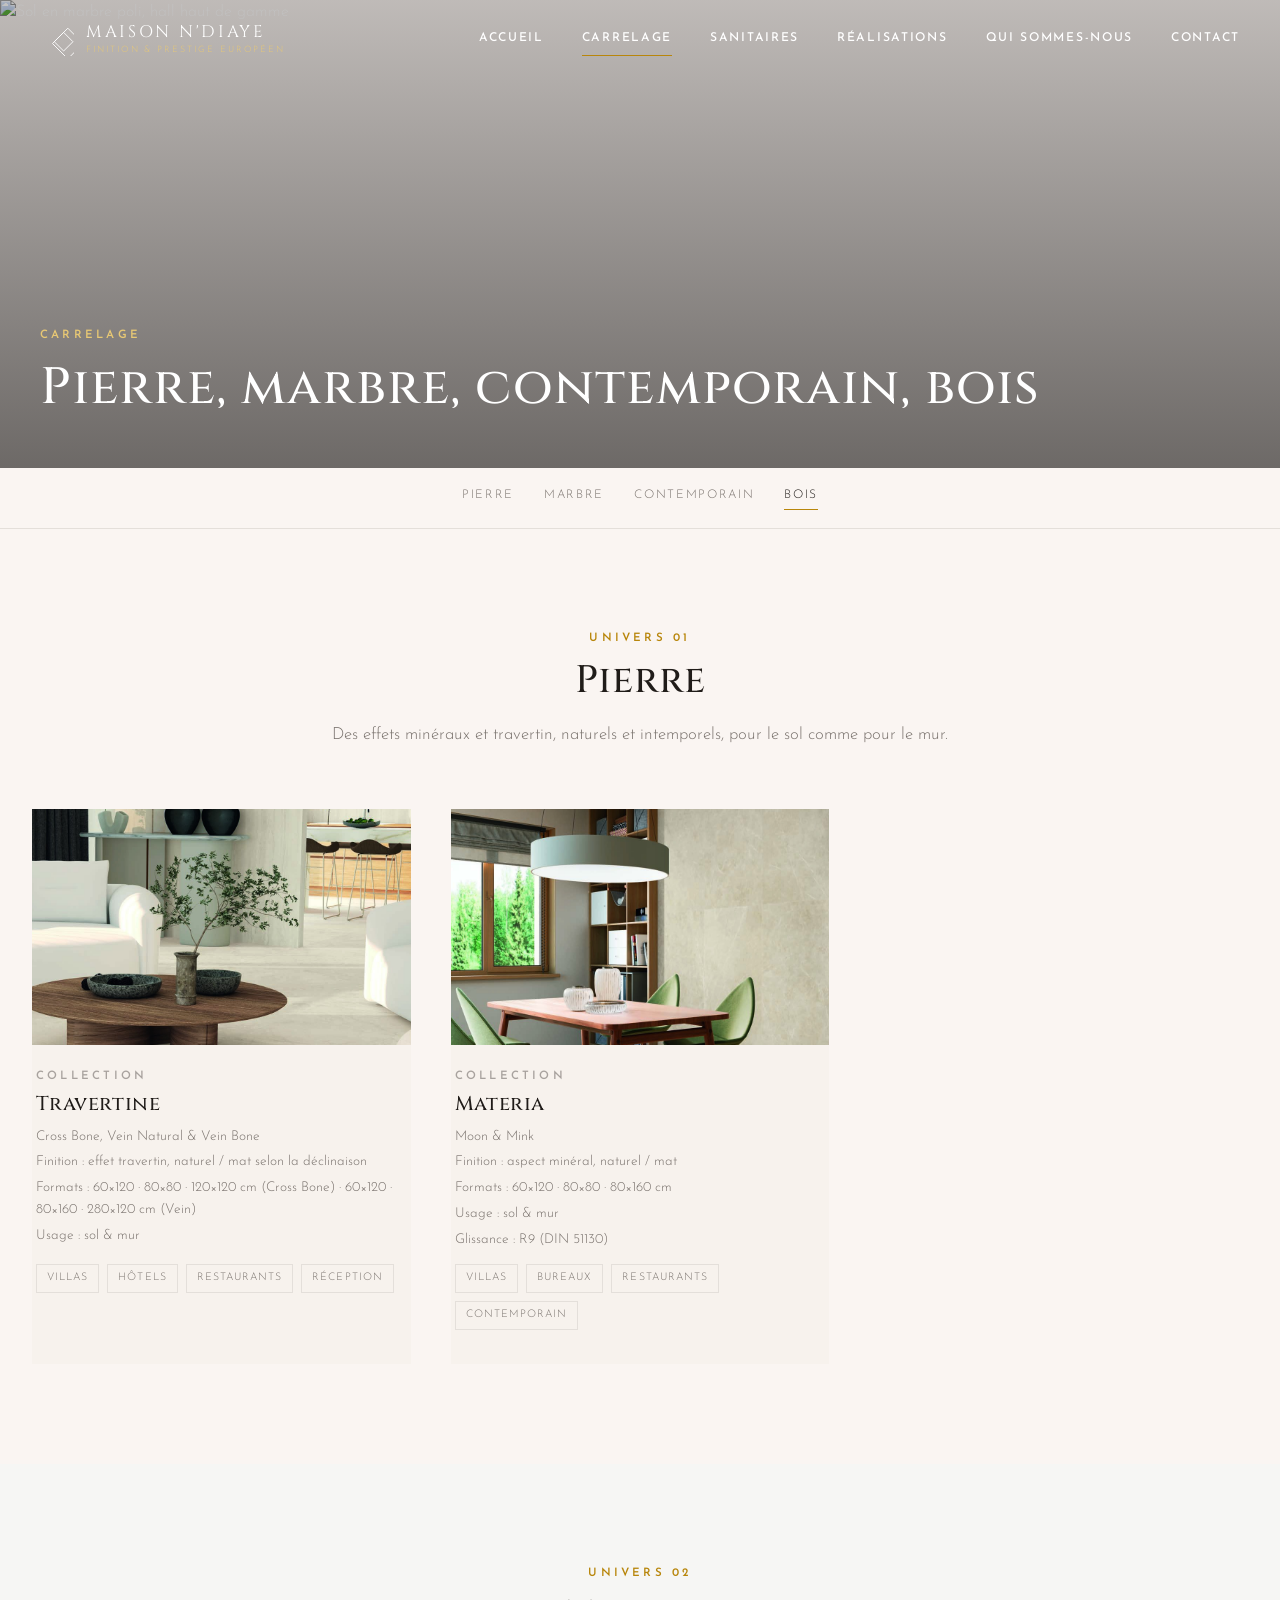
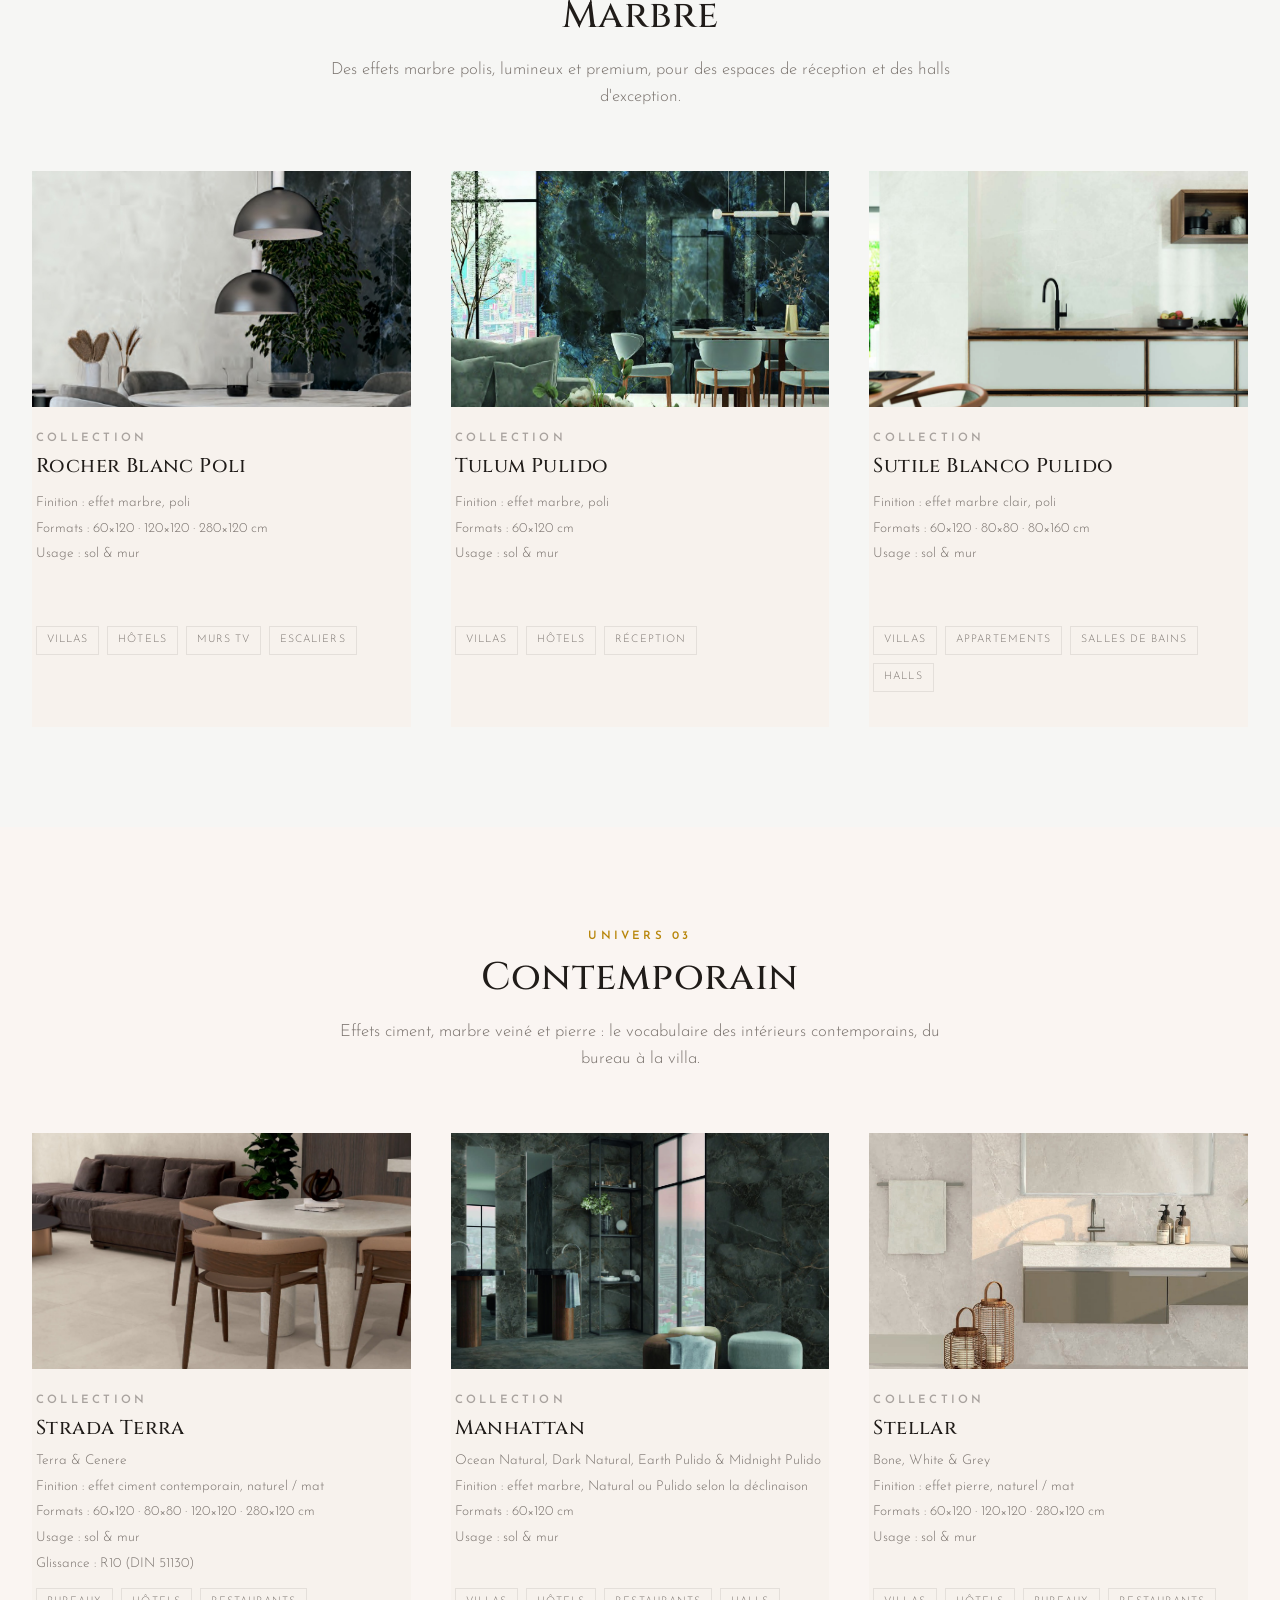
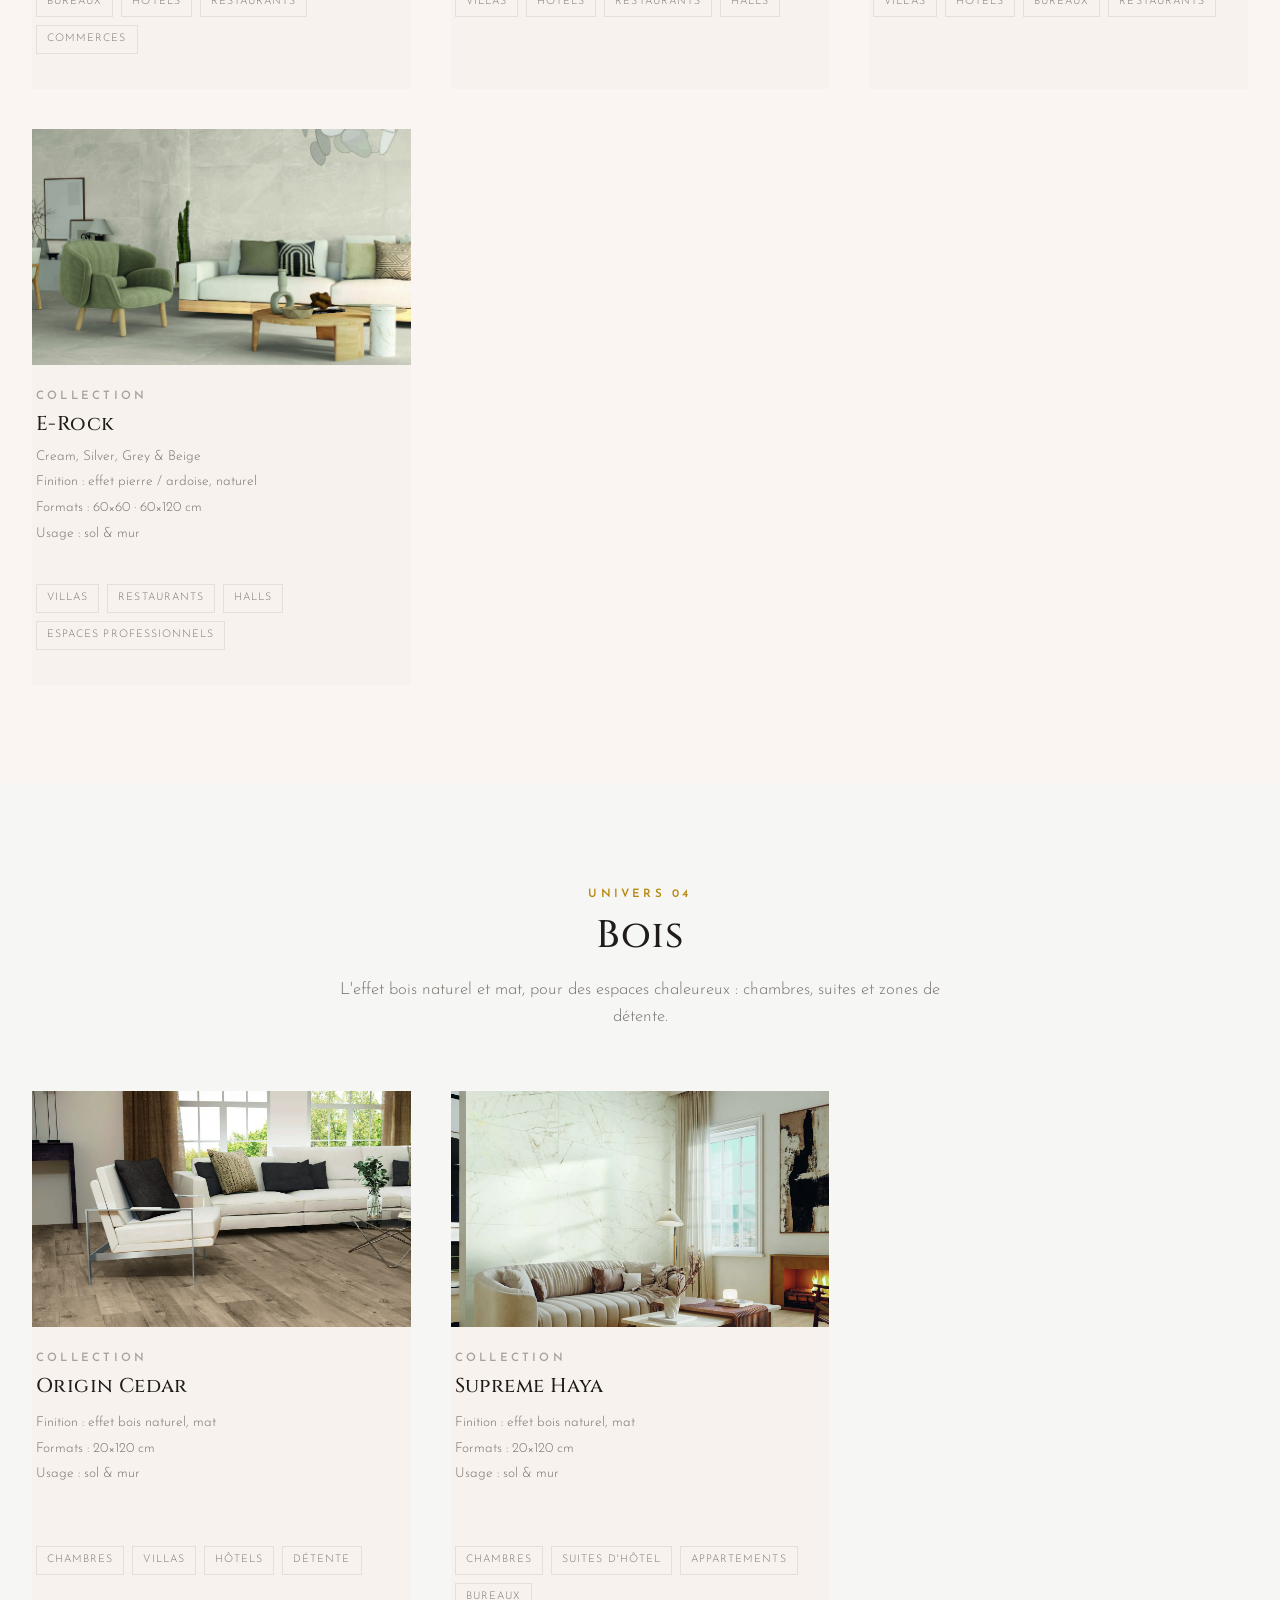
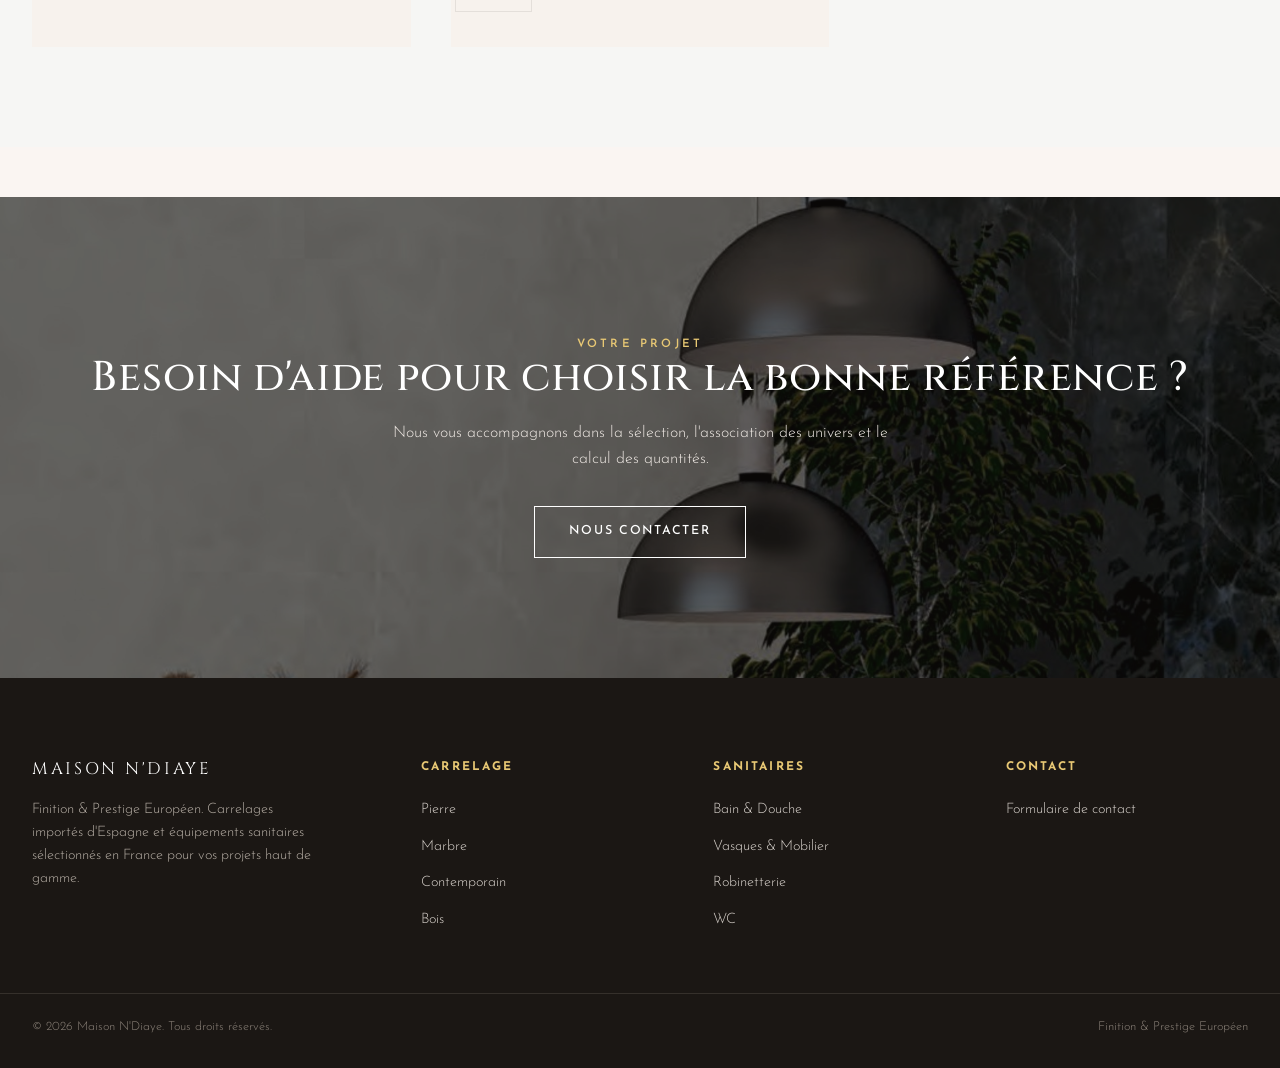
==== carrelage.html @ c6671775 "Premier commit : site Maison N'Diaye (pages, assets, page Réalisations)" ====
<!DOCTYPE html>
<html lang="fr">
<head>
<meta charset="UTF-8">
<meta name="viewport" content="width=device-width, initial-scale=1.0">
<title>Carrelage : Pierre, Marbre, Contemporain, Bois — Maison N'Diaye</title>
<meta name="description" content="Carrelages haut de gamme importés d'Espagne : effet pierre, marbre, contemporain et bois, pour sol et mur.">
<link rel="stylesheet" href="assets/css/style.css?v=2">
</head>
<body>

<header class="site-header light-mode">
  <a href="index.html" class="logo">
    <svg viewBox="0 0 40 40" fill="none" xmlns="http://www.w3.org/2000/svg">
      <rect x="20" y="2" width="25.5" height="25.5" transform="rotate(45 20 20)" stroke="currentColor" stroke-width="1"/>
      <rect x="20" y="9" width="15.5" height="15.5" transform="rotate(45 20 20)" stroke="currentColor" stroke-width="1"/>
    </svg>
    <span class="logo-text">MAISON N'DIAYE<small>Finition &amp; Prestige Européen</small></span>
  </a>
  <nav class="main-nav">
    <a href="index.html" class="nav-link">Accueil</a>
    <a href="carrelage.html" class="nav-link active">Carrelage</a>
    <a href="sanitaires.html" class="nav-link">Sanitaires</a>
    <a href="realisations.html" class="nav-link">Réalisations</a>
    <a href="qui-sommes-nous.html" class="nav-link">Qui sommes-nous</a>
    <a href="contact.html" class="nav-link">Contact</a>
  </nav>
  <button class="nav-toggle" aria-label="Menu"><span></span><span></span><span></span></button>
</header>

<section class="page-hero">
  <img src="https://images.unsplash.com/photo-1712766822486-735e74543eda?w=1920&q=85&auto=format&fit=crop" alt="Sol en marbre poli, hall haut de gamme" style="object-position: center 65%;">
  <div class="page-hero-content">
    <p class="eyebrow" style="color:#E8C874;">Carrelage</p>
    <h1>Pierre, marbre, contemporain, bois</h1>
  </div>
</section>

<nav class="subnav">
  <div class="container">
    <a href="#pierre">Pierre</a>
    <a href="#marbre">Marbre</a>
    <a href="#contemporain">Contemporain</a>
    <a href="#bois">Bois</a>
  </div>
</nav>

<!-- ===================== PIERRE ===================== -->
<section id="pierre">
  <div class="container">
    <div class="section-head reveal">
      <p class="eyebrow">Univers 01</p>
      <h2 class="section-title">Pierre</h2>
      <p class="section-lede">Des effets minéraux et travertin, naturels et intemporels, pour le sol comme pour le mur.</p>
    </div>
    <div class="product-grid reveal">

      <div class="product-card">
        <div class="thumb">
          <img class="img-base" src="assets/catalog/travertine-vein-bone-cross-bone-1.jpg" alt="Travertine — Vein Bone &amp; Cross Bone">
          <img class="img-alt" src="assets/catalog/travertine-detail.jpg" alt="Travertine — détail carreau et coloris disponibles">
        </div>
        <div class="info">
          <p class="eyebrow">Collection</p>
          <h3>Travertine</h3>
          <p class="meta">Cross Bone, Vein Natural &amp; Vein Bone
            <span>Finition : effet travertin, naturel / mat selon la déclinaison</span>
            <span>Formats : 60×120 · 80×80 · 120×120 cm (Cross Bone) · 60×120 · 80×160 · 280×120 cm (Vein)</span>
            <span>Usage : sol &amp; mur</span>
          </p>
          <div class="tags"><span>Villas</span><span>Hôtels</span><span>Restaurants</span><span>Réception</span></div>
        </div>
      </div>

      <div class="product-card">
        <div class="thumb">
          <img class="img-base" src="assets/catalog/materia-mink-ambiance.jpg" alt="Materia — Moon &amp; Mink">
          <img class="img-alt" src="assets/catalog/materia-detail.jpg" alt="Materia — détail carreau et coloris disponibles">
        </div>
        <div class="info">
          <p class="eyebrow">Collection</p>
          <h3>Materia</h3>
          <p class="meta">Moon &amp; Mink
            <span>Finition : aspect minéral, naturel / mat</span>
            <span>Formats : 60×120 · 80×80 · 80×160 cm</span>
            <span>Usage : sol &amp; mur</span>
            <span>Glissance : R9 (DIN 51130)</span>
          </p>
          <div class="tags"><span>Villas</span><span>Bureaux</span><span>Restaurants</span><span>Contemporain</span></div>
        </div>
      </div>

    </div>
  </div>
</section>

<!-- ===================== MARBRE ===================== -->
<section id="marbre" class="section-alt">
  <div class="container">
    <div class="section-head reveal">
      <p class="eyebrow">Univers 02</p>
      <h2 class="section-title">Marbre</h2>
      <p class="section-lede">Des effets marbre polis, lumineux et premium, pour des espaces de réception et des halls d'exception.</p>
    </div>
    <div class="product-grid reveal">

      <div class="product-card">
        <div class="thumb">
          <img class="img-base" src="assets/catalog/rocher-blanc-poli-ambiance.jpg" alt="Rocher Blanc Poli">
          <img class="img-alt" src="assets/catalog/rocher-blanc-poli-carreau.jpg" alt="Rocher Blanc Poli — carreau seul">
        </div>
        <div class="info">
          <p class="eyebrow">Collection</p>
          <h3>Rocher Blanc Poli</h3>
          <p class="meta">
            <span>Finition : effet marbre, poli</span>
            <span>Formats : 60×120 · 120×120 · 280×120 cm</span>
            <span>Usage : sol &amp; mur</span>
          </p>
          <div class="tags"><span>Villas</span><span>Hôtels</span><span>Murs TV</span><span>Escaliers</span></div>
        </div>
      </div>

      <div class="product-card">
        <div class="thumb">
          <img class="img-base" src="assets/catalog/tulum-ambiance.jpg" alt="Tulum Pulido">
          <img class="img-alt" src="assets/catalog/tulum-pulido-carreau.jpg" alt="Tulum Pulido — carreau seul">
        </div>
        <div class="info">
          <p class="eyebrow">Collection</p>
          <h3>Tulum Pulido</h3>
          <p class="meta">
            <span>Finition : effet marbre, poli</span>
            <span>Formats : 60×120 cm</span>
            <span>Usage : sol &amp; mur</span>
          </p>
          <div class="tags"><span>Villas</span><span>Hôtels</span><span>Réception</span></div>
        </div>
      </div>

      <div class="product-card">
        <div class="thumb">
          <img class="img-base" src="assets/catalog/sutile-blanco-pulido-ambiance.jpg" alt="Sutile Blanco Pulido">
          <img class="img-alt" src="assets/catalog/sutile-blanco-pulido-carreau-hq.jpg" alt="Sutile Blanco Pulido — carreau seul">
        </div>
        <div class="info">
          <p class="eyebrow">Collection</p>
          <h3>Sutile Blanco Pulido</h3>
          <p class="meta">
            <span>Finition : effet marbre clair, poli</span>
            <span>Formats : 60×120 · 80×80 · 80×160 cm</span>
            <span>Usage : sol &amp; mur</span>
          </p>
          <div class="tags"><span>Villas</span><span>Appartements</span><span>Salles de bains</span><span>Halls</span></div>
        </div>
      </div>

    </div>
  </div>
</section>

<!-- ===================== CONTEMPORAIN ===================== -->
<section id="contemporain">
  <div class="container">
    <div class="section-head reveal">
      <p class="eyebrow">Univers 03</p>
      <h2 class="section-title">Contemporain</h2>
      <p class="section-lede">Effets ciment, marbre veiné et pierre : le vocabulaire des intérieurs contemporains, du bureau à la villa.</p>
    </div>
    <div class="product-grid reveal">

      <div class="product-card">
        <div class="thumb">
          <img class="img-base" src="assets/catalog/strada-terra-salon-ambiance.jpg" alt="Strada Terra — salon">
          <img class="img-alt" src="assets/catalog/strada-terra-detail.jpg" alt="Strada Terra — détail carreau et coloris disponibles">
        </div>
        <div class="info">
          <p class="eyebrow">Collection</p>
          <h3>Strada Terra</h3>
          <p class="meta">Terra &amp; Cenere
            <span>Finition : effet ciment contemporain, naturel / mat</span>
            <span>Formats : 60×120 · 80×80 · 120×120 · 280×120 cm</span>
            <span>Usage : sol &amp; mur</span>
            <span>Glissance : R10 (DIN 51130)</span>
          </p>
          <div class="tags"><span>Bureaux</span><span>Hôtels</span><span>Restaurants</span><span>Commerces</span></div>
        </div>
      </div>

      <div class="product-card">
        <div class="thumb">
          <img class="img-base" src="assets/catalog/manhattan-dark-natural-ambiance.jpg" alt="Manhattan — Dark Natural">
          <img class="img-alt" src="assets/catalog/manhattan-dark-natural-detail.jpg" alt="Manhattan — détail carreau et coloris disponibles">
        </div>
        <div class="info">
          <p class="eyebrow">Collection</p>
          <h3>Manhattan</h3>
          <p class="meta">Ocean Natural, Dark Natural, Earth Pulido &amp; Midnight Pulido
            <span>Finition : effet marbre, Natural ou Pulido selon la déclinaison</span>
            <span>Formats : 60×120 cm</span>
            <span>Usage : sol &amp; mur</span>
          </p>
          <div class="tags"><span>Villas</span><span>Hôtels</span><span>Restaurants</span><span>Halls</span></div>
        </div>
      </div>

      <div class="product-card">
        <div class="thumb">
          <img class="img-base" src="assets/catalog/stellar-bone-ambiance.jpg" alt="Stellar — Bone">
          <img class="img-alt" src="assets/catalog/stellar-bone-detail.jpg" alt="Stellar — détail carreau et coloris disponibles">
        </div>
        <div class="info">
          <p class="eyebrow">Collection</p>
          <h3>Stellar</h3>
          <p class="meta">Bone, White &amp; Grey
            <span>Finition : effet pierre, naturel / mat</span>
            <span>Formats : 60×120 · 120×120 · 280×120 cm</span>
            <span>Usage : sol &amp; mur</span>
          </p>
          <div class="tags"><span>Villas</span><span>Hôtels</span><span>Bureaux</span><span>Restaurants</span></div>
        </div>
      </div>

      <div class="product-card">
        <div class="thumb">
          <img class="img-base" src="assets/catalog/e-rock-cream-ambiance.jpg" alt="E-Rock — Cream">
          <img class="img-alt" src="assets/catalog/e-rock-beige-carreau.jpg" alt="E-Rock — carreau seul">
        </div>
        <div class="info">
          <p class="eyebrow">Collection</p>
          <h3>E-Rock</h3>
          <p class="meta">Cream, Silver, Grey &amp; Beige
            <span>Finition : effet pierre / ardoise, naturel</span>
            <span>Formats : 60×60 · 60×120 cm</span>
            <span>Usage : sol &amp; mur</span>
          </p>
          <div class="tags"><span>Villas</span><span>Restaurants</span><span>Halls</span><span>Espaces professionnels</span></div>
        </div>
      </div>

    </div>
  </div>
</section>

<!-- ===================== BOIS ===================== -->
<section id="bois" class="section-alt">
  <div class="container">
    <div class="section-head reveal">
      <p class="eyebrow">Univers 04</p>
      <h2 class="section-title">Bois</h2>
      <p class="section-lede">L'effet bois naturel et mat, pour des espaces chaleureux : chambres, suites et zones de détente.</p>
    </div>
    <div class="product-grid reveal">

      <div class="product-card">
        <div class="thumb">
          <img class="img-base" src="assets/catalog/origin-cedar-ambiance.jpg" alt="Origin Cedar">
          <img class="img-alt" src="assets/catalog/origin-cedar-carreau.jpg" alt="Origin Cedar — carreau seul">
        </div>
        <div class="info">
          <p class="eyebrow">Collection</p>
          <h3>Origin Cedar</h3>
          <p class="meta">
            <span>Finition : effet bois naturel, mat</span>
            <span>Formats : 20×120 cm</span>
            <span>Usage : sol &amp; mur</span>
          </p>
          <div class="tags"><span>Chambres</span><span>Villas</span><span>Hôtels</span><span>Détente</span></div>
        </div>
      </div>

      <div class="product-card">
        <div class="thumb">
          <img class="img-base" src="assets/catalog/supreme-haya-ambiance.jpg" alt="Supreme Haya">
          <img class="img-alt" src="assets/catalog/supreme-haya-carreau-hq.jpg" alt="Supreme Haya — carreau seul">
        </div>
        <div class="info">
          <p class="eyebrow">Collection</p>
          <h3>Supreme Haya</h3>
          <p class="meta">
            <span>Finition : effet bois naturel, mat</span>
            <span>Formats : 20×120 cm</span>
            <span>Usage : sol &amp; mur</span>
          </p>
          <div class="tags"><span>Chambres</span><span>Suites d'hôtel</span><span>Appartements</span><span>Bureaux</span></div>
        </div>
      </div>

    </div>
  </div>
</section>

<section class="cta-band reveal">
  <img src="assets/catalog/rocher-blanc-poli-ambiance.jpg" alt="">
  <div class="container">
    <p class="eyebrow" style="color:#E8C874;">Votre projet</p>
    <h2>Besoin d'aide pour choisir la bonne référence ?</h2>
    <p>Nous vous accompagnons dans la sélection, l'association des univers et le calcul des quantités.</p>
    <a href="contact.html" class="btn">Nous contacter</a>
  </div>
</section>

<footer class="site-footer">
  <div class="container footer-grid">
    <div>
      <span class="logo-text">MAISON N'DIAYE</span>
      <p>Finition &amp; Prestige Européen. Carrelages importés d'Espagne et équipements sanitaires sélectionnés en France pour vos projets haut de gamme.</p>
    </div>
    <div>
      <h5>Carrelage</h5>
      <ul>
        <li><a href="#pierre">Pierre</a></li>
        <li><a href="#marbre">Marbre</a></li>
        <li><a href="#contemporain">Contemporain</a></li>
        <li><a href="#bois">Bois</a></li>
      </ul>
    </div>
    <div>
      <h5>Sanitaires</h5>
      <ul>
        <li><a href="sanitaires.html#bain-douche">Bain &amp; Douche</a></li>
        <li><a href="sanitaires.html#vasques-mobilier">Vasques &amp; Mobilier</a></li>
        <li><a href="sanitaires.html#robinetterie">Robinetterie</a></li>
        <li><a href="sanitaires.html#wc">WC</a></li>
      </ul>
    </div>
    <div>
      <h5>Contact</h5>
      <ul><li><a href="contact.html">Formulaire de contact</a></li></ul>
    </div>
  </div>
  <div class="container footer-bottom">
    <span>© 2026 Maison N'Diaye. Tous droits réservés.</span>
    <span>Finition &amp; Prestige Européen</span>
  </div>
</footer>

<script src="assets/js/main.js?v=2"></script>
</body>
</html>
---- assets/css/style.css ----
@import url('https://fonts.googleapis.com/css2?family=Cinzel:wght@400;500;600;700&family=Josefin+Sans:wght@300;400;500;600;700&display=swap');

:root {
  --color-primary: #78716C;
  --color-secondary: #A8A29E;
  --color-accent: #B8860B;
  --color-background: #FAF5F2;
  --color-surface: #FFFFFF;
  --color-foreground: #201C19;
  --color-muted: #F6F6F4;
  --color-border: #E4DFDA;
  --font-display: 'Cinzel', serif;
  --font-body: 'Josefin Sans', sans-serif;
  --max-width: 1360px;
  --transition: 400ms cubic-bezier(.4,0,.2,1);
}

* { margin: 0; padding: 0; box-sizing: border-box; }

html { scroll-behavior: smooth; }

body {
  font-family: var(--font-body);
  background: var(--color-background);
  color: var(--color-foreground);
  line-height: 1.6;
  font-weight: 300;
  overflow-x: hidden;
}

img { max-width: 100%; display: block; }

a { color: inherit; text-decoration: none; }

.container {
  max-width: var(--max-width);
  margin: 0 auto;
  padding: 0 32px;
}

h1, h2, h3, h4 {
  font-family: var(--font-display);
  font-weight: 500;
  letter-spacing: 0.02em;
  line-height: 1.2;
}

.eyebrow {
  font-family: var(--font-body);
  text-transform: uppercase;
  letter-spacing: 0.28em;
  font-size: 0.72rem;
  color: var(--color-accent);
  font-weight: 600;
}

.section-title {
  font-size: clamp(1.9rem, 3vw, 2.8rem);
  margin-top: 10px;
}

.section-lede {
  max-width: 620px;
  color: var(--color-primary);
  font-size: 1.05rem;
  margin-top: 18px;
}

.btn {
  display: inline-flex;
  align-items: center;
  gap: 10px;
  padding: 15px 34px;
  border: 1px solid var(--color-foreground);
  font-family: var(--font-body);
  letter-spacing: 0.14em;
  text-transform: uppercase;
  font-size: 0.78rem;
  font-weight: 500;
  cursor: pointer;
  background: transparent;
  color: var(--color-foreground);
  transition: background var(--transition), color var(--transition);
}
.btn:hover { background: var(--color-foreground); color: var(--color-background); }

.btn-gold {
  border-color: var(--color-accent);
  color: var(--color-accent);
}
.btn-gold:hover { background: var(--color-accent); color: #fff; }

/* ---------- Header ---------- */
.site-header {
  position: fixed;
  top: 0; left: 0; right: 0;
  z-index: 500;
  display: flex;
  align-items: center;
  justify-content: space-between;
  padding: 22px 40px;
  background: rgba(250, 245, 242, 0.0);
  transition: background var(--transition), padding var(--transition), box-shadow var(--transition);
}
.site-header.scrolled {
  background: rgba(250, 245, 242, 0.94);
  backdrop-filter: blur(10px);
  padding: 14px 40px;
  box-shadow: 0 1px 0 var(--color-border);
}

.logo {
  display: flex;
  align-items: center;
  gap: 12px;
}
.logo svg { width: 34px; height: 34px; flex-shrink: 0; }
.logo-text {
  font-family: var(--font-display);
  font-size: 1.05rem;
  letter-spacing: 0.16em;
  line-height: 1.1;
}
.logo-text small {
  display: block;
  font-family: var(--font-body);
  font-size: 0.55rem;
  letter-spacing: 0.22em;
  color: var(--color-accent);
  text-transform: uppercase;
  margin-top: 3px;
}

.site-header.light-mode .logo,
.site-header.light-mode .nav-link { color: #fff; }
.site-header.light-mode .logo-text small { color: #E8C874; }
.site-header.scrolled.light-mode { color: inherit; }
.site-header.scrolled .logo, .site-header.scrolled .nav-link { color: var(--color-foreground); }
.site-header.scrolled .logo-text small { color: var(--color-accent); }

.main-nav { display: flex; align-items: center; gap: 38px; }
.nav-link {
  font-size: 0.76rem;
  letter-spacing: 0.14em;
  text-transform: uppercase;
  font-weight: 500;
  position: relative;
  padding: 4px 0;
}
.nav-link::after {
  content: '';
  position: absolute;
  left: 0; bottom: -3px;
  width: 0%; height: 1px;
  background: var(--color-accent);
  transition: width var(--transition);
}
.nav-link:hover::after, .nav-link.active::after { width: 100%; }

.nav-toggle {
  display: none;
  flex-direction: column;
  gap: 5px;
  background: none;
  border: none;
  cursor: pointer;
  z-index: 600;
}
.nav-toggle span { width: 26px; height: 1px; background: currentColor; }

@media (max-width: 1100px) {
  .main-nav {
    position: fixed;
    inset: 0;
    background: var(--color-background);
    flex-direction: column;
    justify-content: center;
    gap: 30px;
    transform: translateY(-100%);
    transition: transform 500ms cubic-bezier(.4,0,.2,1);
  }
  .main-nav.open { transform: translateY(0); }
  .main-nav .nav-link { font-size: 1rem; color: var(--color-foreground) !important; }
  .nav-toggle { display: flex; }
  .site-header { padding: 18px 24px; }
}


/* ---------- Hero ---------- */
.hero {
  position: relative;
  height: 100vh;
  min-height: 640px;
  overflow: hidden;
  color: #fff;
}

/* Two-state system */
.hero-state {
  position: absolute;
  inset: 0;
  display: flex;
  align-items: flex-end;
  opacity: 0;
  pointer-events: none;
  transition: opacity 1.1s cubic-bezier(.4,0,.2,1);
}
.hero-state.active {
  opacity: 1;
  pointer-events: all;
}

.hero-state .hero-bg {
  position: absolute; inset: 0;
  width: 100%; height: 100%;
  object-fit: cover;
  z-index: 0;
}
.hero-scrim {
  position: absolute; inset: 0;
  background: linear-gradient(180deg, rgba(10,8,6,.18) 0%, rgba(10,8,6,.1) 40%, rgba(10,8,6,.72) 100%);
  z-index: 1;
}
.hero-scrim--light {
  background: linear-gradient(180deg, rgba(10,8,6,.35) 0%, rgba(10,8,6,.08) 55%, rgba(10,8,6,.55) 100%);
}

.hero-content {
  position: relative;
  z-index: 2;
  padding: 0 40px 90px;
  max-width: 900px;
}
.hero-content .eyebrow { color: #E8C874; }
.hero-content h1 {
  font-size: clamp(2.4rem, 6vw, 4.6rem);
  margin-top: 14px;
  color: #fff;
}
.hero-content p {
  margin-top: 22px;
  max-width: 540px;
  font-size: 1.05rem;
  color: #EFE9E4;
}

/* Enter / Back buttons */
.enter-btn {
  position: absolute;
  bottom: 52px;
  right: 48px;
  z-index: 10;
  display: flex;
  align-items: center;
  gap: 12px;
  padding: 16px 28px;
  border: 1px solid rgba(255,255,255,0.55);
  background: rgba(255,255,255,0.08);
  backdrop-filter: blur(10px);
  color: #fff;
  font-family: var(--font-body);
  font-size: 0.74rem;
  letter-spacing: 0.2em;
  text-transform: uppercase;
  cursor: pointer;
  transition: background 300ms ease, border-color 300ms ease, gap 300ms ease;
  animation: enterAppear 1s ease forwards 0.4s;
  opacity: 0;
}
.enter-btn svg { width: 18px; height: 18px; transition: transform 300ms ease; }
.enter-btn:hover {
  background: rgba(255,255,255,0.18);
  border-color: rgba(255,255,255,0.85);
  gap: 18px;
}
.enter-btn:hover svg { transform: translateX(3px); }
@keyframes enterAppear { to { opacity: 1; } }

.back-btn {
  position: absolute;
  top: 100px;
  left: 40px;
  z-index: 10;
  display: flex;
  align-items: center;
  gap: 10px;
  background: rgba(10,8,6,0.45);
  backdrop-filter: blur(8px);
  border: 1px solid rgba(255,255,255,0.2);
  color: rgba(255,255,255,0.85);
  font-family: var(--font-body);
  font-size: 0.7rem;
  letter-spacing: 0.18em;
  text-transform: uppercase;
  cursor: pointer;
  padding: 10px 18px;
  transition: background 250ms ease, color 250ms ease;
}
.back-btn svg { width: 16px; height: 16px; }
.back-btn:hover { background: rgba(10,8,6,0.7); color: #fff; }

/* ---------- Split-screen interior ---------- */
.split-hero {
  position: absolute;
  inset: 0;
  display: flex;
}

.split-panel {
  position: relative;
  flex: 1;
  overflow: hidden;
  cursor: pointer;
  display: flex;
  align-items: flex-end;
  text-decoration: none;
}

.split-bg {
  position: absolute; inset: 0;
  width: 100%; height: 100%;
  object-fit: cover;
  object-position: center 25%;
  transform: scale(1.04);
  transition: transform 800ms cubic-bezier(.4,0,.2,1);
  z-index: 0;
}
.split-panel:hover .split-bg { transform: scale(1.1); }

.split-overlay {
  position: absolute; inset: 0;
  background: linear-gradient(180deg, rgba(10,8,6,0.08) 0%, rgba(10,8,6,0.55) 60%, rgba(10,8,6,0.78) 100%);
  transition: background 500ms ease;
  z-index: 1;
}
.split-panel:hover .split-overlay {
  background: linear-gradient(180deg, rgba(10,8,6,0.18) 0%, rgba(10,8,6,0.65) 60%, rgba(10,8,6,0.85) 100%);
}

.split-sep {
  position: absolute;
  left: 50%;
  top: 12%;
  bottom: 12%;
  width: 1px;
  background: rgba(255,255,255,0.18);
  z-index: 20;
  pointer-events: none;
}

.split-pin {
  position: absolute;
  top: 42%;
  left: 50%;
  transform: translate(-50%, -50%);
  z-index: 5;
  width: 44px;
  height: 44px;
  display: flex;
  align-items: center;
  justify-content: center;
  transition: opacity 400ms ease;
}
.split-panel:hover .split-pin { opacity: 0.6; }

.split-label {
  position: relative;
  z-index: 5;
  padding: 0 44px 52px;
  color: #fff;
  transform: translateY(14px);
  transition: transform 500ms cubic-bezier(.4,0,.2,1);
}
.split-panel:hover .split-label { transform: translateY(0); }

.split-label .eyebrow { color: #E8C874; }
.split-label h2 {
  font-family: var(--font-display);
  font-size: clamp(2rem, 3vw, 2.8rem);
  color: #fff;
  margin-top: 10px;
  font-weight: 500;
}
.split-sub {
  margin-top: 10px;
  font-size: 0.8rem;
  color: rgba(255,255,255,0.58);
  letter-spacing: 0.05em;
}
.split-cta {
  display: flex;
  align-items: center;
  gap: 10px;
  margin-top: 24px;
  font-size: 0.7rem;
  letter-spacing: 0.2em;
  text-transform: uppercase;
  color: #E8C874;
  opacity: 0;
  transform: translateY(8px);
  transition: opacity 350ms ease 80ms, transform 350ms ease 80ms;
}
.split-panel:hover .split-cta { opacity: 1; transform: translateY(0); }
.split-cta svg { width: 15px; height: 15px; }

@media (max-width: 680px) {
  .split-hero { flex-direction: column; }
  .split-sep {
    top: 50%; bottom: auto;
    left: 12%; right: 12%;
    width: auto; height: 1px;
  }
  .split-label { padding: 0 28px 36px; }
}

.page-hero {
  position: relative;
  height: 52vh;
  min-height: 340px;
  display: flex;
  align-items: flex-end;
  color: #fff;
  overflow: hidden;
  padding: 0;
}
.page-hero img { position: absolute; inset: 0; width: 100%; height: 100%; object-fit: cover; object-position: center 30%; z-index: -2; }
.page-hero::before {
  content: '';
  position: absolute; inset: 0;
  background: linear-gradient(180deg, rgba(15,12,10,.25), rgba(15,12,10,.6));
  z-index: -1;
}
.page-hero-content { padding: 0 40px 50px; }
.page-hero-content h1 { color: #fff; font-size: clamp(2rem, 4.5vw, 3.2rem); margin-top: 12px; }

/* ---------- Sections ---------- */
section { padding: 100px 0; }
.section-alt { background: var(--color-muted); }
.section-head { text-align: center; margin-bottom: 60px; }
.section-head .section-lede { margin-left: auto; margin-right: auto; text-align: center; }

/* ---------- Intro brand block ---------- */
.brand-block {
  display: grid;
  grid-template-columns: 1fr 1fr;
  gap: 70px;
  align-items: center;
}
.brand-block img { width: 100%; height: 560px; object-fit: cover; object-position: center 20%; }
.brand-block p { color: var(--color-primary); margin-top: 20px; font-size: 1.02rem; }
.brand-block p + p { margin-top: 14px; }
@media (max-width: 860px) {
  .brand-block { grid-template-columns: 1fr; gap: 34px; }
  .brand-block img { height: 360px; }
}
.brand-block--text { grid-template-columns: 1fr; }
.brand-block--text > div { max-width: 860px; margin: 0 auto; }

/* ---------- Universe / category cards ---------- */
.universe-grid {
  display: grid;
  grid-template-columns: repeat(4, 1fr);
  gap: 2px;
  background: var(--color-border);
}
.universe-card {
  position: relative;
  background: var(--color-foreground);
  aspect-ratio: 3/4;
  overflow: hidden;
  cursor: pointer;
}
.universe-card img { width: 100%; height: 100%; object-fit: cover; object-position: center 20%; transition: transform 700ms ease, opacity var(--transition); opacity: .78; }
.universe-card:hover img { transform: scale(1.06); opacity: 1; }
.universe-card .label {
  position: absolute; inset: auto 0 0 0;
  padding: 26px 22px;
  color: #fff;
  background: linear-gradient(0deg, rgba(0,0,0,.65), transparent);
}
.universe-card .label .eyebrow { color: #E8C874; }
.universe-card .label h3 { color: #fff; font-size: 1.3rem; margin-top: 6px; }
@media (max-width: 900px) {
  .universe-grid { grid-template-columns: repeat(2, 1fr); }
}

/* ---------- Product grid ---------- */
.product-grid {
  display: grid;
  grid-template-columns: repeat(3, 1fr);
  gap: 40px;
}
.product-card { background: #F7F2ED; display: flex; flex-direction: column; height: 100%; }
.product-card .thumb { aspect-ratio: 16/10; overflow: hidden; position: relative; }
.product-card .thumb img { width: 100%; height: 100%; object-fit: cover; object-position: center 30%; transform: scale(1.02); }
.product-card .thumb .img-alt { position: absolute; inset: 0; object-position: center; opacity: 0; transition: opacity 800ms ease; }
.product-card .thumb:hover .img-alt { opacity: 1; }
.product-card .info { padding: 22px 4px; display: flex; flex-direction: column; flex: 1; }
.product-card .info .eyebrow { color: var(--color-secondary); }
.product-card .info h3 { font-size: 1.25rem; margin-top: 6px; }
.product-card .info .meta { margin-top: 10px; font-size: 0.85rem; color: var(--color-primary); min-height: 7.9rem; }
.product-card .info .meta span { display: block; margin-top: 4px; }
.product-card .tags { margin-top: 12px; display: flex; gap: 8px; flex-wrap: wrap; align-content: flex-start; min-height: 4.9rem; }
.product-card .tags span {
  font-size: 0.66rem; letter-spacing: 0.1em; text-transform: uppercase;
  border: 1px solid var(--color-border); padding: 5px 10px; color: var(--color-primary);
}
@media (max-width: 980px) { .product-grid { grid-template-columns: repeat(2, 1fr); gap: 30px; } }

/* ---------- Process grid (numbered steps, no image) ---------- */
.process-grid { display: grid; grid-template-columns: repeat(3, 1fr); gap: 40px; }
.process-card { background: var(--color-surface); border-top: 2px solid var(--color-accent); padding: 44px 36px; }
.process-card .process-number { display: block; font-family: var(--font-display); font-size: 2.6rem; line-height: 1; color: var(--color-accent); opacity: 0.55; margin-bottom: 18px; }
.process-card .eyebrow { margin-top: 0; }
.process-card h3 { font-size: 1.25rem; margin-top: 8px; }
.process-card .meta { margin-top: 12px; font-size: 0.9rem; color: var(--color-primary); }
@media (max-width: 980px) { .process-grid { grid-template-columns: repeat(2, 1fr); gap: 30px; } }
@media (max-width: 620px) { .process-grid { grid-template-columns: 1fr; } }
@media (max-width: 600px) { .product-grid { grid-template-columns: 1fr; } }

/* ---------- Sub nav (anchor pills) ---------- */
.subnav {
  position: sticky;
  top: 0;
  z-index: 100;
  background: rgba(250,245,242,.96);
  backdrop-filter: blur(8px);
  border-bottom: 1px solid var(--color-border);
  padding: 18px 0;
}
.subnav .container { display: flex; gap: 30px; flex-wrap: wrap; justify-content: center; }
.subnav a {
  font-size: 0.75rem; letter-spacing: 0.14em; text-transform: uppercase;
  color: var(--color-primary); padding-bottom: 4px; border-bottom: 1px solid transparent;
}
.subnav a:hover, .subnav a.active { color: var(--color-foreground); border-color: var(--color-accent); }

/* ---------- Placeholder blocks ---------- */
.placeholder-block {
  border: 1px dashed var(--color-secondary);
  padding: 60px 30px;
  text-align: center;
  color: var(--color-primary);
  background: var(--color-surface);
}
.placeholder-block .eyebrow { color: var(--color-secondary); }
.placeholder-block h3 { margin-top: 12px; font-size: 1.3rem; }
.placeholder-block p { margin-top: 12px; max-width: 480px; margin-left: auto; margin-right: auto; }

/* ---------- Sanitaires category list ---------- */
.sani-category { margin-bottom: 90px; }
.sani-category:last-child { margin-bottom: 0; }
.sani-category .cat-head { display: flex; align-items: baseline; justify-content: space-between; border-bottom: 1px solid var(--color-border); padding-bottom: 18px; margin-bottom: 40px; flex-wrap: wrap; gap: 10px; }
.sani-category .cat-head h2 { font-size: 1.7rem; }
.sani-grid { display: grid; grid-template-columns: repeat(3, 1fr); gap: 30px; }
.sani-item { background: #F7F2ED; }
.sani-item .ph-frame {
  aspect-ratio: 1/1; background: var(--color-muted); border: 1px solid var(--color-border);
  display: flex; align-items: center; justify-content: center; margin-bottom: 18px;
}
.sani-item .ph-frame svg { width: 46px; height: 46px; color: var(--color-secondary); }
.sani-item .thumb { aspect-ratio: 16/10; overflow: hidden; position: relative; }
.sani-item .thumb img { width: 100%; height: 100%; object-fit: cover; transform: scale(1.02); }
.sani-item .thumb .img-alt { position: absolute; inset: 0; opacity: 0; transition: opacity 800ms ease; }
.sani-item .thumb:hover .img-alt { opacity: 1; }
.sani-item .info { padding: 22px 24px 26px; }
.sani-item h4 { font-family: var(--font-display); font-size: 1.05rem; font-weight: 500; }
.sani-item p { font-size: 0.88rem; color: var(--color-primary); margin-top: 8px; }
@media (max-width: 980px) { .sani-grid { grid-template-columns: repeat(2, 1fr); } }
@media (max-width: 620px) { .sani-grid { grid-template-columns: 1fr; } }

/* ---------- Footer ---------- */
.site-footer { background: #1B1714; color: #D8D2CC; padding: 80px 0 30px; }
.footer-grid { display: grid; grid-template-columns: 1.4fr 1fr 1fr 1fr; gap: 50px; }
.footer-grid h5 { font-family: var(--font-body); text-transform: uppercase; letter-spacing: 0.18em; font-size: 0.75rem; color: #E8C874; margin-bottom: 20px; }
.footer-grid .logo-text { color: #fff; }
.footer-grid p { font-size: 0.9rem; color: #B4ACA3; margin-top: 14px; max-width: 280px; }
.footer-grid ul { list-style: none; display: flex; flex-direction: column; gap: 11px; }
.footer-grid a { font-size: 0.9rem; color: #D8D2CC; }
.footer-grid a:hover { color: #E8C874; }
.footer-bottom { margin-top: 60px; padding-top: 24px; border-top: 1px solid #35302B; display: flex; justify-content: space-between; flex-wrap: wrap; gap: 10px; font-size: 0.78rem; color: #8B8279; }
@media (max-width: 860px) { .footer-grid { grid-template-columns: 1fr 1fr; } }
@media (max-width: 560px) { .footer-grid { grid-template-columns: 1fr; } }

/* ---------- Contact form ---------- */
.contact-layout { display: grid; grid-template-columns: 1fr 1fr; gap: 70px; }
.contact-info .info-row { display: flex; gap: 16px; padding: 18px 0; border-bottom: 1px solid var(--color-border); }
.contact-info .info-row svg { width: 22px; height: 22px; color: var(--color-accent); flex-shrink: 0; }
.contact-info .info-row .value { color: var(--color-primary); margin-top: 4px; }
.form-group { margin-bottom: 22px; }
.form-group label { display: block; font-size: 0.72rem; letter-spacing: 0.14em; text-transform: uppercase; margin-bottom: 8px; color: var(--color-primary); }
.form-group input, .form-group select, .form-group textarea {
  width: 100%; padding: 13px 14px; border: 1px solid var(--color-border);
  background: var(--color-surface); font-family: var(--font-body); font-size: 0.95rem;
}
.form-group textarea { resize: vertical; min-height: 120px; }
.form-group input:focus, .form-group select:focus, .form-group textarea:focus { outline: 1px solid var(--color-accent); border-color: var(--color-accent); }
@media (max-width: 860px) { .contact-layout { grid-template-columns: 1fr; gap: 40px; } }

/* ---------- Interactive hotspots ---------- */

.hero-hotspots {
  position: absolute;
  inset: 0;
  z-index: 5;
  pointer-events: none;
}

.hotspot {
  position: absolute;
  background: none;
  border: none;
  cursor: pointer;
  padding: 0;
  transform: translate(-50%, -50%);
  pointer-events: all;
  width: 44px;
  height: 44px;
  display: flex;
  align-items: center;
  justify-content: center;
}

.hotspot-dot {
  width: 16px;
  height: 16px;
  border-radius: 50%;
  background: #E8C874;
  border: 2px solid rgba(255,255,255,0.9);
  flex-shrink: 0;
  position: relative;
  z-index: 2;
  transition: transform 300ms ease, background 300ms ease;
  box-shadow: 0 2px 12px rgba(0,0,0,0.4);
}
.hotspot:hover .hotspot-dot,
.hotspot:focus .hotspot-dot {
  transform: scale(1.25);
  background: #fff;
}

.hotspot-ring {
  position: absolute;
  top: 50%; left: 50%;
  width: 50px; height: 50px;
  border-radius: 50%;
  border: 1.5px solid rgba(232,200,116,0.7);
  transform: translate(-50%, -50%) scale(0.5);
  opacity: 1;
  animation: hotspotPulse 2.2s ease-out infinite;
  pointer-events: none;
}
.hotspot:nth-child(2) .hotspot-ring { animation-delay: 1.1s; }

@keyframes hotspotPulse {
  0%   { transform: translate(-50%,-50%) scale(0.5); opacity: 0.9; }
  100% { transform: translate(-50%,-50%) scale(2);   opacity: 0; }
}

.hotspot-tip {
  position: absolute;
  bottom: calc(100% + 18px);
  left: 50%;
  transform: translateX(-50%) translateY(6px);
  background: rgba(15,12,10,0.9);
  backdrop-filter: blur(12px);
  color: #fff;
  padding: 14px 20px 16px;
  min-width: 170px;
  text-align: center;
  opacity: 0;
  pointer-events: none;
  transition: opacity 220ms ease, transform 220ms ease;
  border: 1px solid rgba(232,200,116,0.25);
  white-space: nowrap;
}
.hotspot-tip::after {
  content: '';
  position: absolute;
  top: 100%; left: 50%;
  transform: translateX(-50%);
  border: 6px solid transparent;
  border-top-color: rgba(15,12,10,0.9);
}
.hotspot-tip.tip-left {
  left: auto;
  right: 0;
  transform: translateX(0) translateY(6px);
}
.hotspot-tip.tip-left::after {
  left: auto;
  right: 20px;
  transform: none;
}
.hotspot:hover .hotspot-tip,
.hotspot:focus .hotspot-tip {
  opacity: 1;
  transform: translateX(-50%) translateY(0);
}
.hotspot:hover .hotspot-tip.tip-left,
.hotspot:focus .hotspot-tip.tip-left {
  transform: translateX(0) translateY(0);
}
.hotspot-tip .eyebrow { color: #E8C874 !important; font-size: 0.62rem; }
.hotspot-tip strong {
  display: block;
  font-family: var(--font-display);
  font-size: 1.05rem;
  margin: 5px 0 8px;
  color: #fff;
}
.hotspot-tip .link-hint {
  display: block;
  font-size: 0.68rem;
  letter-spacing: 0.14em;
  text-transform: uppercase;
  color: #E8C874;
}


/* ---------- Fade-in on scroll ---------- */
.reveal { opacity: 0; transform: translateY(28px); transition: opacity 900ms ease, transform 900ms ease; }
.reveal.in { opacity: 1; transform: translateY(0); }

/* ---------- CTA band ---------- */
.cta-band {
  position: relative;
  padding: 120px 0;
  margin-top: 50px;
  text-align: center;
  color: #fff;
  overflow: hidden;
}
.cta-band img { position: absolute; inset: 0; width: 100%; height: 100%; object-fit: cover; object-position: center 25%; z-index: -2; }
.cta-band::before { content: ''; position: absolute; inset: 0; background: rgba(15,12,10,.6); z-index: -1; }
.cta-band h2 { color: #fff; font-size: clamp(1.8rem, 3.4vw, 2.6rem); }
.cta-band p { color: #EFE9E4; max-width: 520px; margin: 18px auto 0; }
.cta-band .btn { margin-top: 34px; border-color: #fff; color: #fff; }
.cta-band .btn:hover { background: #fff; color: var(--color-foreground); }

/* ---------- Réalisations gallery ---------- */
.gallery-grid {
  display: grid;
  grid-template-columns: repeat(4, 1fr);
  gap: 20px;
}
.gallery-item {
  aspect-ratio: 3/4;
  overflow: hidden;
  position: relative;
  background: var(--color-muted);
}
.gallery-item img {
  width: 100%; height: 100%;
  object-fit: cover;
  transform: scale(1.02);
  transition: transform 700ms ease;
}
.gallery-item:hover img { transform: scale(1.09); }
.gallery-item.wide { grid-column: span 2; aspect-ratio: 8/5; }
@media (max-width: 980px) {
  .gallery-grid { grid-template-columns: repeat(2, 1fr); }
  .gallery-item.wide { grid-column: span 2; }
}
@media (max-width: 620px) {
  .gallery-grid { grid-template-columns: 1fr; }
  .gallery-item.wide { grid-column: span 1; aspect-ratio: 3/4; }
}

/* ---------- Section Sur Mesure (index) ---------- */
.section-sur-mesure {
  background: #120F0C;
  padding: 100px 0;
}
.section-sur-mesure .section-head { margin-bottom: 52px; }

.planches-cta-wrap {
  margin-top: 48px;
  display: flex;
  flex-wrap: wrap;
  gap: 14px;
  justify-content: center;
}
.planches-cta {
  border-color: rgba(255,255,255,0.3);
  color: #EFE9E4;
}
.planches-cta:hover {
  background: #EFE9E4;
  color: #120F0C;
  border-color: #EFE9E4;
}

/* ---------- Planche sur mesure — style catalogue ---------- */
.planche-spread {
  display: grid;
  grid-template-columns: 2fr 3fr;
  overflow: hidden;
  border: 1px solid var(--color-border);
}
.section-sur-mesure .planche-spread {
  border-color: rgba(255,255,255,0.06);
}
.section-sur-mesure .planche-spread + .planche-spread {
  margin-top: 2px;
  border-top: none;
}

.planche-spread--reverse {
  grid-template-columns: 3fr 2fr;
}
.planche-spread--reverse .planche-spread-left { order: 2; }
.planche-spread--reverse .planche-spread-right { order: 1; }

.planche-spread-left {
  background: #1B1714;
  padding: 38px 34px;
  display: flex;
  flex-direction: column;
}

.planche-spread-header {
  margin-bottom: 26px;
  padding-bottom: 20px;
  border-bottom: 1px solid rgba(255,255,255,0.09);
}
.planche-spread-header .eyebrow { color: #E8C874; }
.planche-spread-header h3 {
  font-family: var(--font-display);
  color: #fff;
  font-size: 1.22rem;
  margin-top: 10px;
  font-weight: 500;
}
.planche-spread-desc {
  color: rgba(255,255,255,0.4);
  font-size: 0.8rem;
  margin-top: 10px;
  line-height: 1.8;
}

.planche-swatch-items {
  display: flex;
  flex-direction: column;
  gap: 16px;
  flex: 1;
}

.planche-swatch-item {
  padding-bottom: 16px;
  border-bottom: 1px solid rgba(255,255,255,0.07);
}
.planche-swatch-item:last-child { border-bottom: none; padding-bottom: 0; }

.planche-swatch-img {
  width: 100%;
  aspect-ratio: 16/7;
  object-fit: cover;
  display: block;
  margin-bottom: 10px;
}

.planche-swatch-name {
  font-family: var(--font-display);
  color: #EFE9E4;
  font-size: 0.9rem;
  font-weight: 500;
}

.planche-swatch-spec {
  font-size: 0.66rem;
  color: rgba(255,255,255,0.34);
  letter-spacing: 0.08em;
  text-transform: uppercase;
  line-height: 1.9;
  margin-top: 5px;
}

.planche-spread-right {
  position: relative;
  overflow: hidden;
  min-height: 480px;
}
.planche-spread-right > img {
  position: absolute;
  inset: 0;
  width: 100%; height: 100%;
  object-fit: cover;
  object-position: center;
  transition: transform 900ms cubic-bezier(.4,0,.2,1);
}
.planche-spread:hover .planche-spread-right > img { transform: scale(1.04); }

.planche-spread-caption {
  position: absolute;
  bottom: 0; left: 0; right: 0;
  padding: 32px 24px 18px;
  background: linear-gradient(0deg, rgba(12,9,7,.7) 0%, transparent 100%);
  color: rgba(255,255,255,.52);
  font-size: 0.67rem;
  letter-spacing: 0.12em;
  text-transform: uppercase;
}

/* Planche on light background (carrelage/sanitaires pages) */
.section-alt .planche-spread { border-color: var(--color-border); }
.planche-spread-light .planche-spread-right { min-height: 400px; }

@media (max-width: 920px) {
  .planche-spread,
  .planche-spread--reverse { grid-template-columns: 1fr; }
  .planche-spread--reverse .planche-spread-left { order: unset; }
  .planche-spread--reverse .planche-spread-right { order: unset; }
  .planche-spread-right { min-height: 280px; }
  .planche-spread-left { padding: 28px 22px; }
}
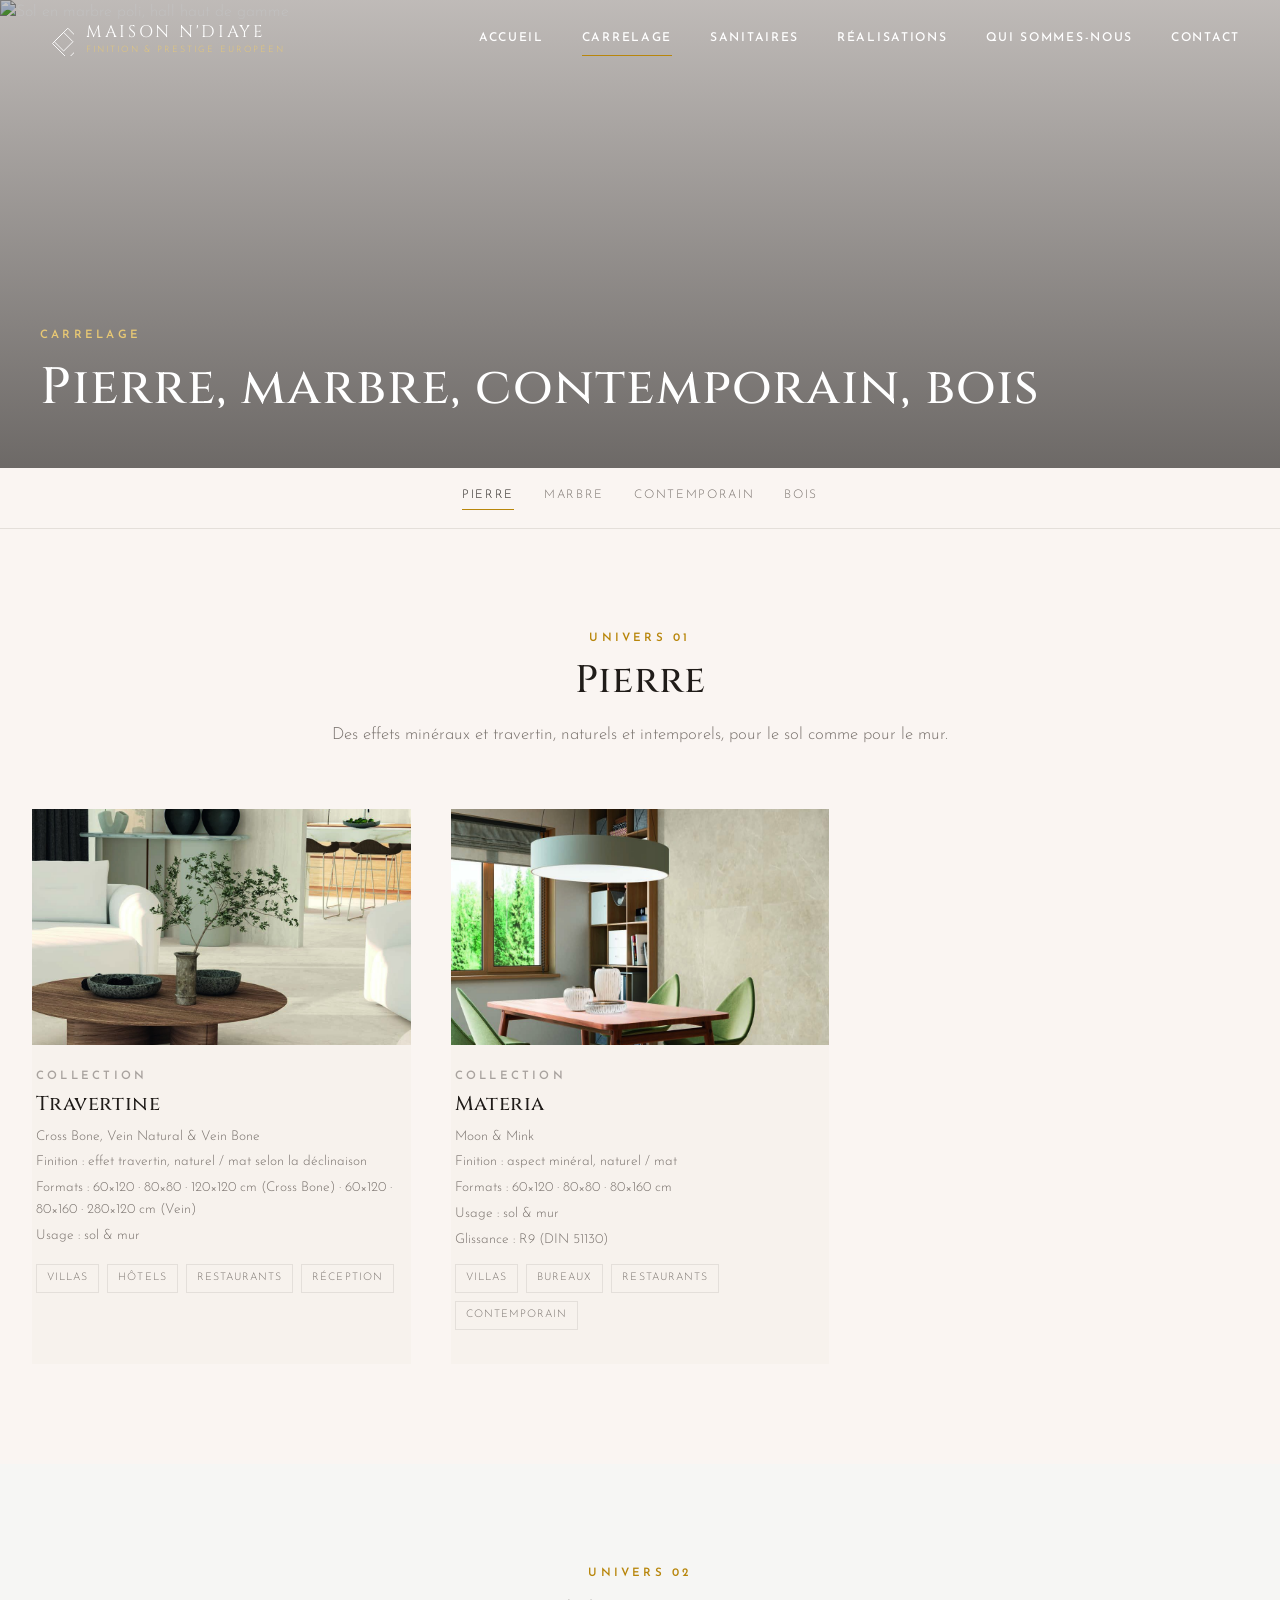
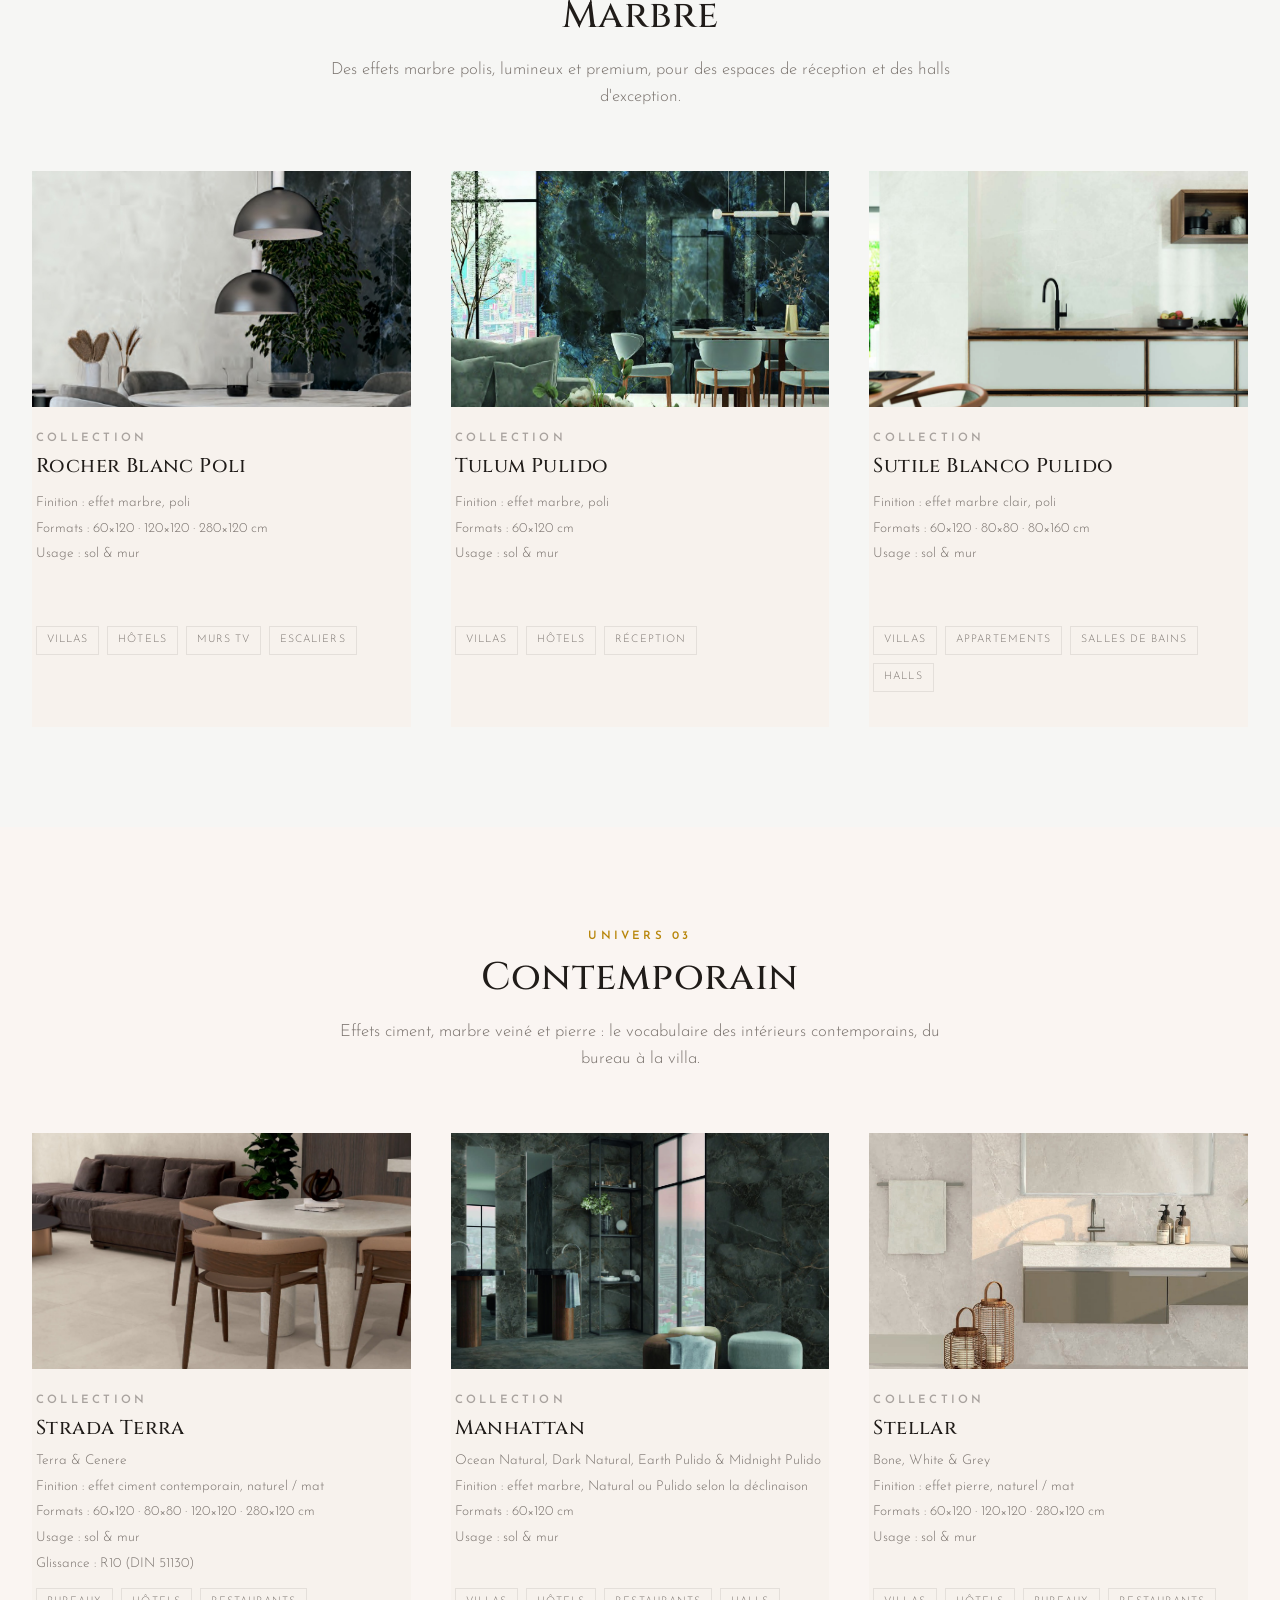
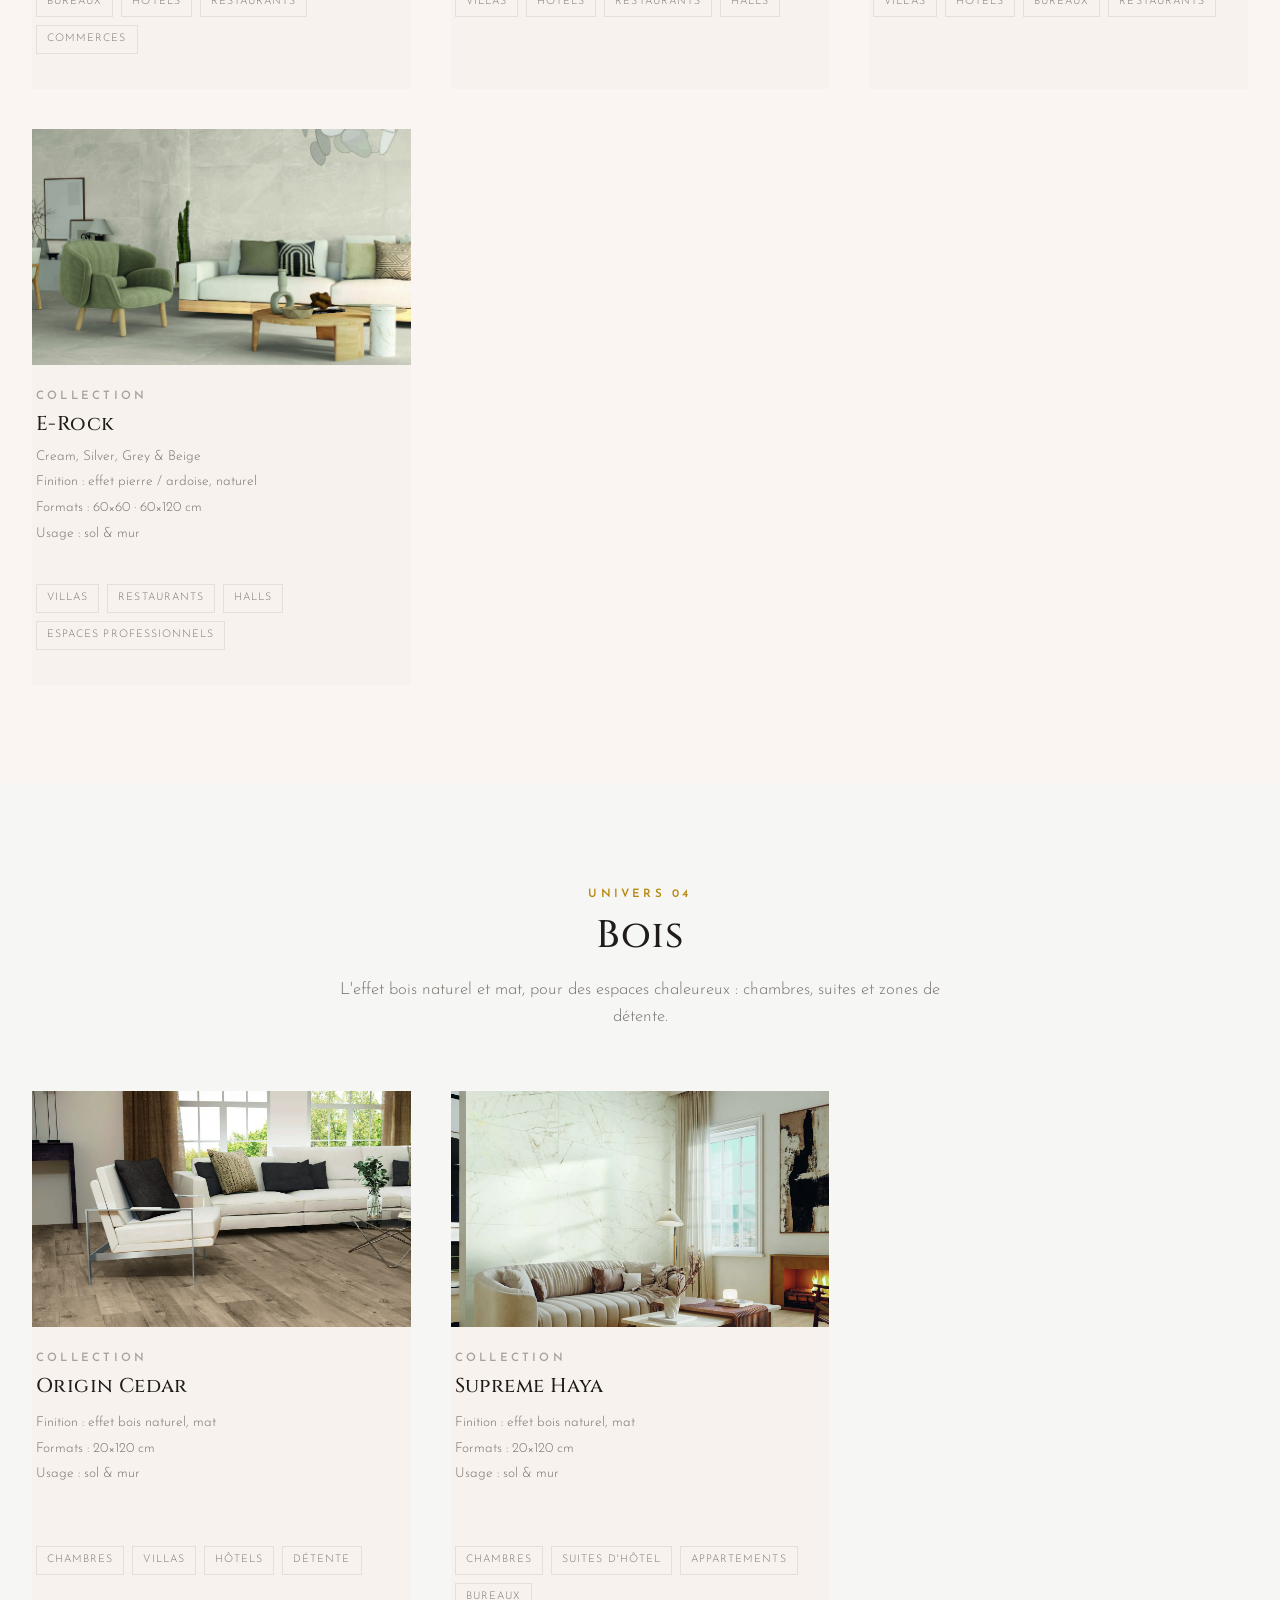
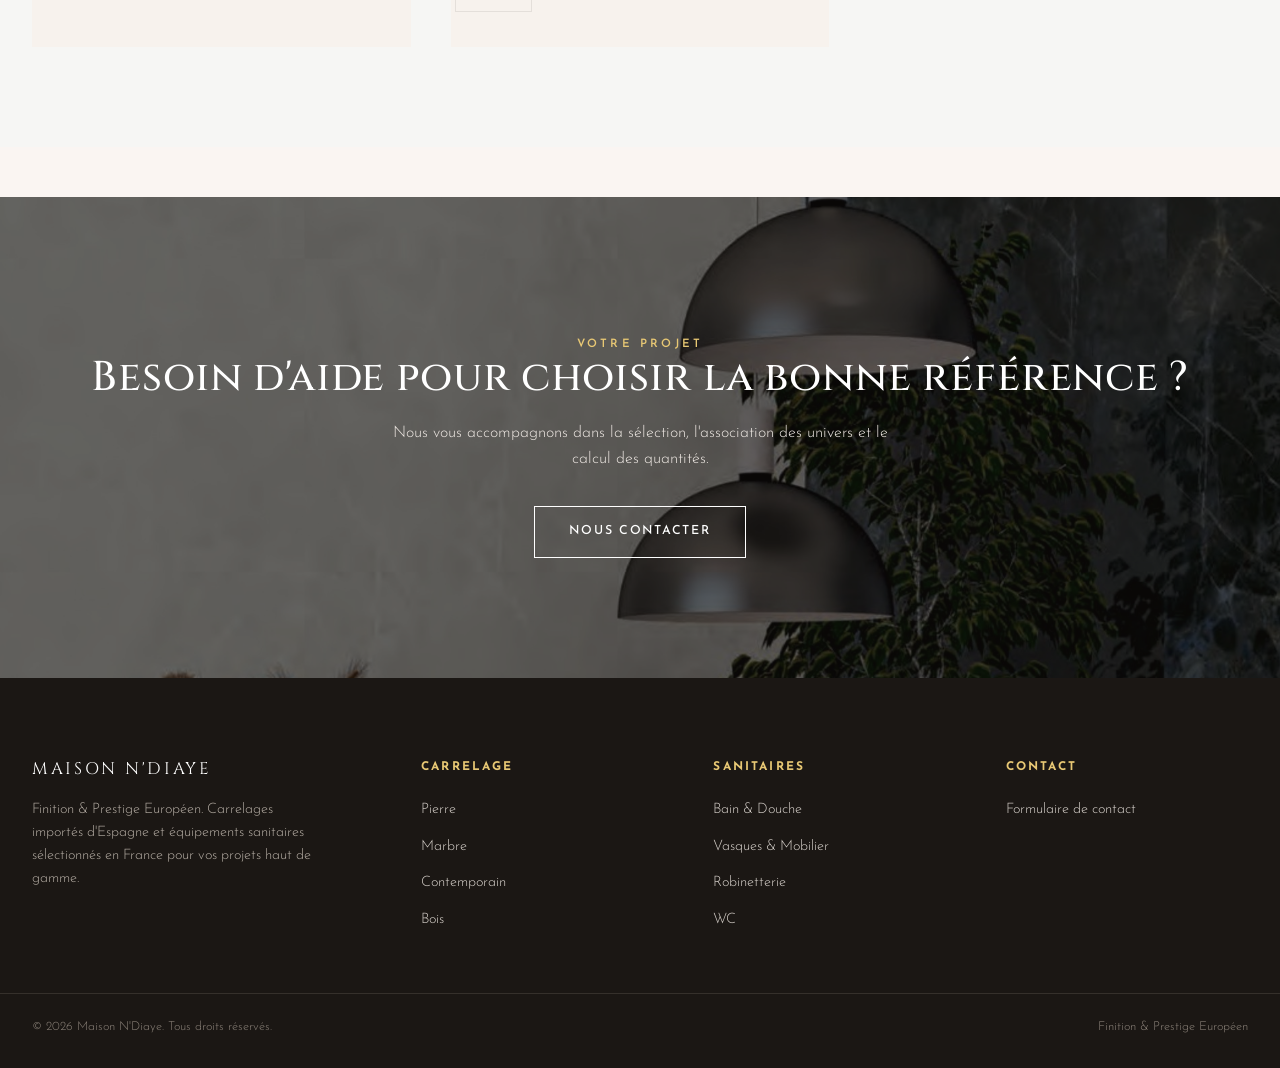
==== commit 1278c8bd: "Corrige 3 bugs mobile remontés par test réel (hero, menu, sous-navigation) + ajoute l'email de conta" ====
--- a/carrelage.html
+++ b/carrelage.html
@@ -5,7 +5,7 @@
 <meta name="viewport" content="width=device-width, initial-scale=1.0">
 <title>Carrelage : Pierre, Marbre, Contemporain, Bois — Maison N'Diaye</title>
 <meta name="description" content="Carrelages haut de gamme importés d'Espagne : effet pierre, marbre, contemporain et bois, pour sol et mur.">
-<link rel="stylesheet" href="assets/css/style.css?v=2">
+<link rel="stylesheet" href="assets/css/style.css?v=4">
 </head>
 <body>
 
@@ -335,6 +335,6 @@
   </div>
 </footer>
 
-<script src="assets/js/main.js?v=2"></script>
+<script src="assets/js/main.js?v=4"></script>
 </body>
 </html>
--- a/assets/css/style.css
+++ b/assets/css/style.css
@@ -165,13 +165,19 @@
   border: none;
   cursor: pointer;
   z-index: 600;
+  color: var(--color-foreground);
 }
 .nav-toggle span { width: 26px; height: 1px; background: currentColor; }
+.site-header.light-mode .nav-toggle { color: #fff; }
+.site-header.scrolled .nav-toggle { color: var(--color-foreground); }
 
 @media (max-width: 1100px) {
   .main-nav {
     position: fixed;
-    inset: 0;
+    top: 0;
+    left: 0;
+    width: 100vw;
+    height: 100vh;
     background: var(--color-background);
     flex-direction: column;
     justify-content: center;
@@ -272,6 +278,12 @@
   background: rgba(255,255,255,0.18);
   border-color: rgba(255,255,255,0.85);
   gap: 18px;
+}
+
+@media (max-width: 700px) {
+  .hero-scrim { background: linear-gradient(180deg, rgba(10,8,6,.18) 0%, rgba(10,8,6,.1) 35%, rgba(10,8,6,.6) 100%); }
+  .hero-content { padding: 0 24px 150px; }
+  .enter-btn { bottom: 28px; left: 24px; right: 24px; justify-content: center; }
 }
 .enter-btn:hover svg { transform: translateX(3px); }
 @keyframes enterAppear { to { opacity: 1; } }
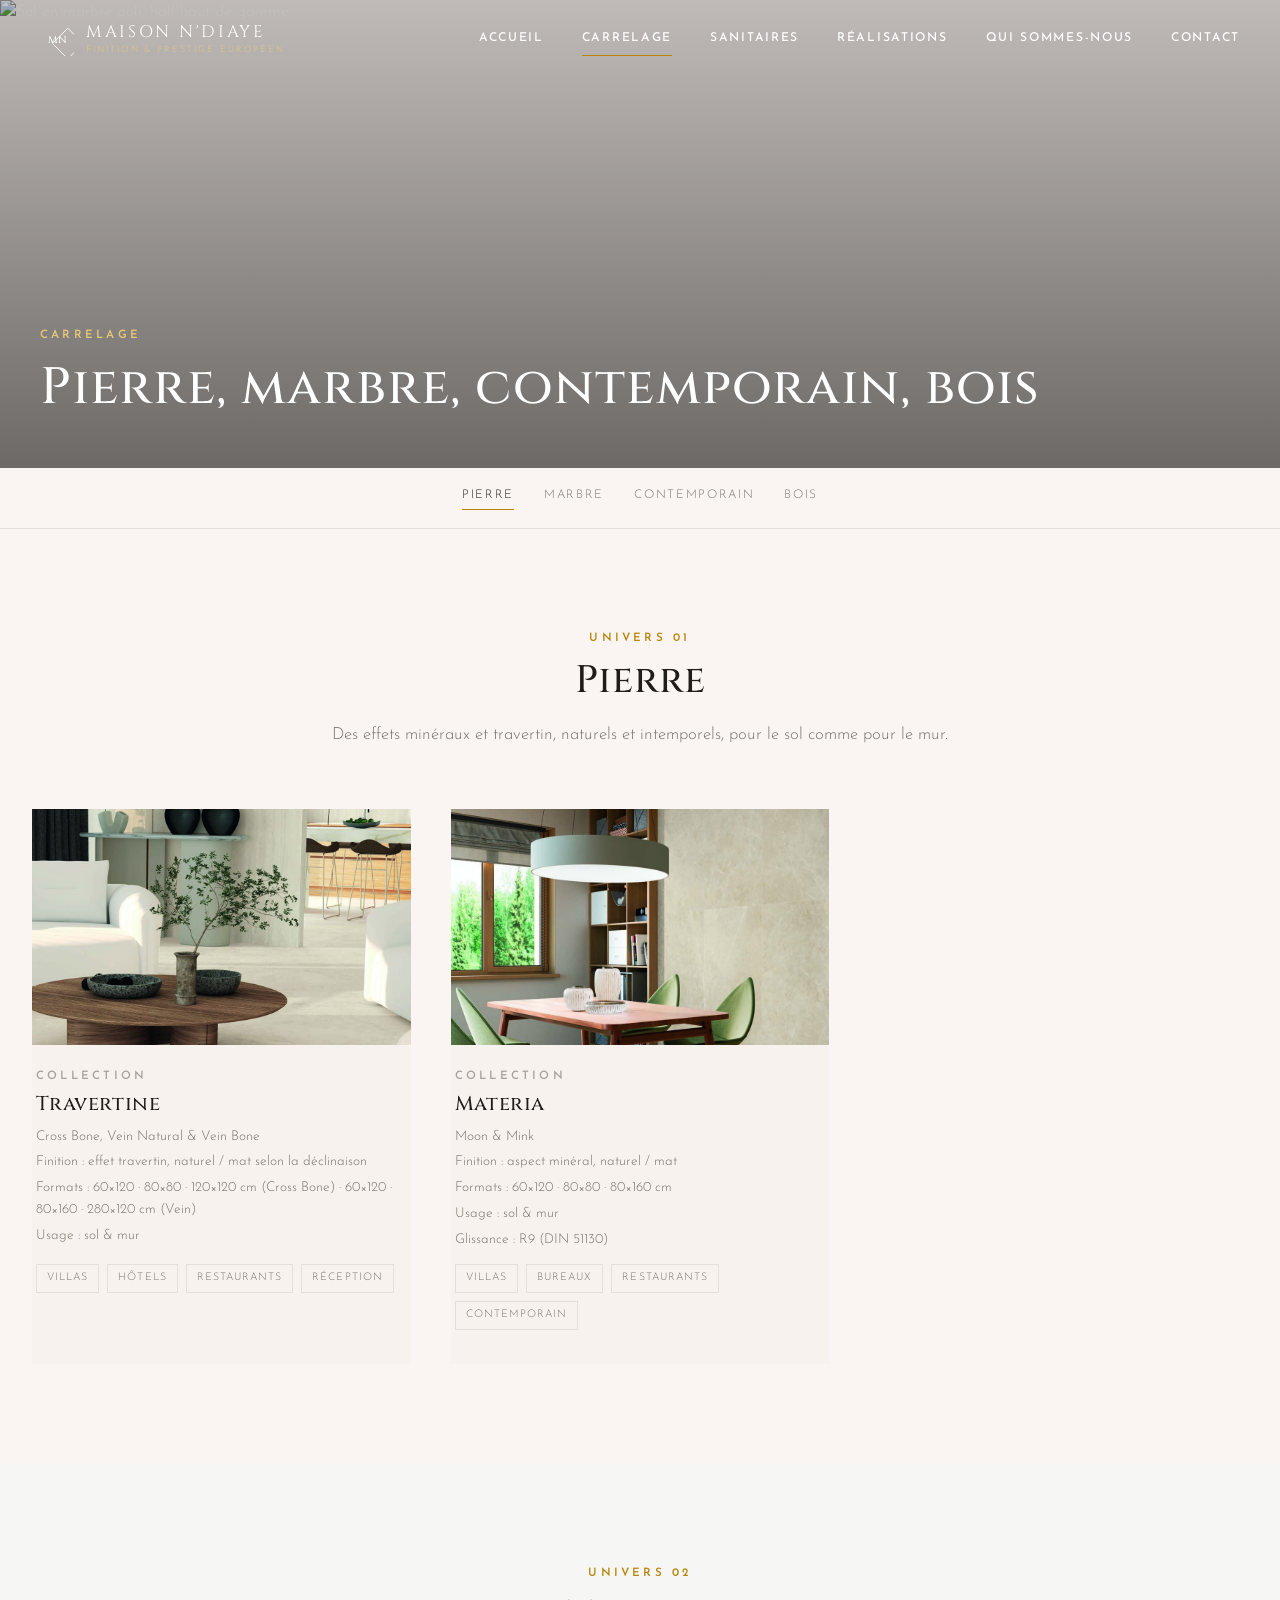
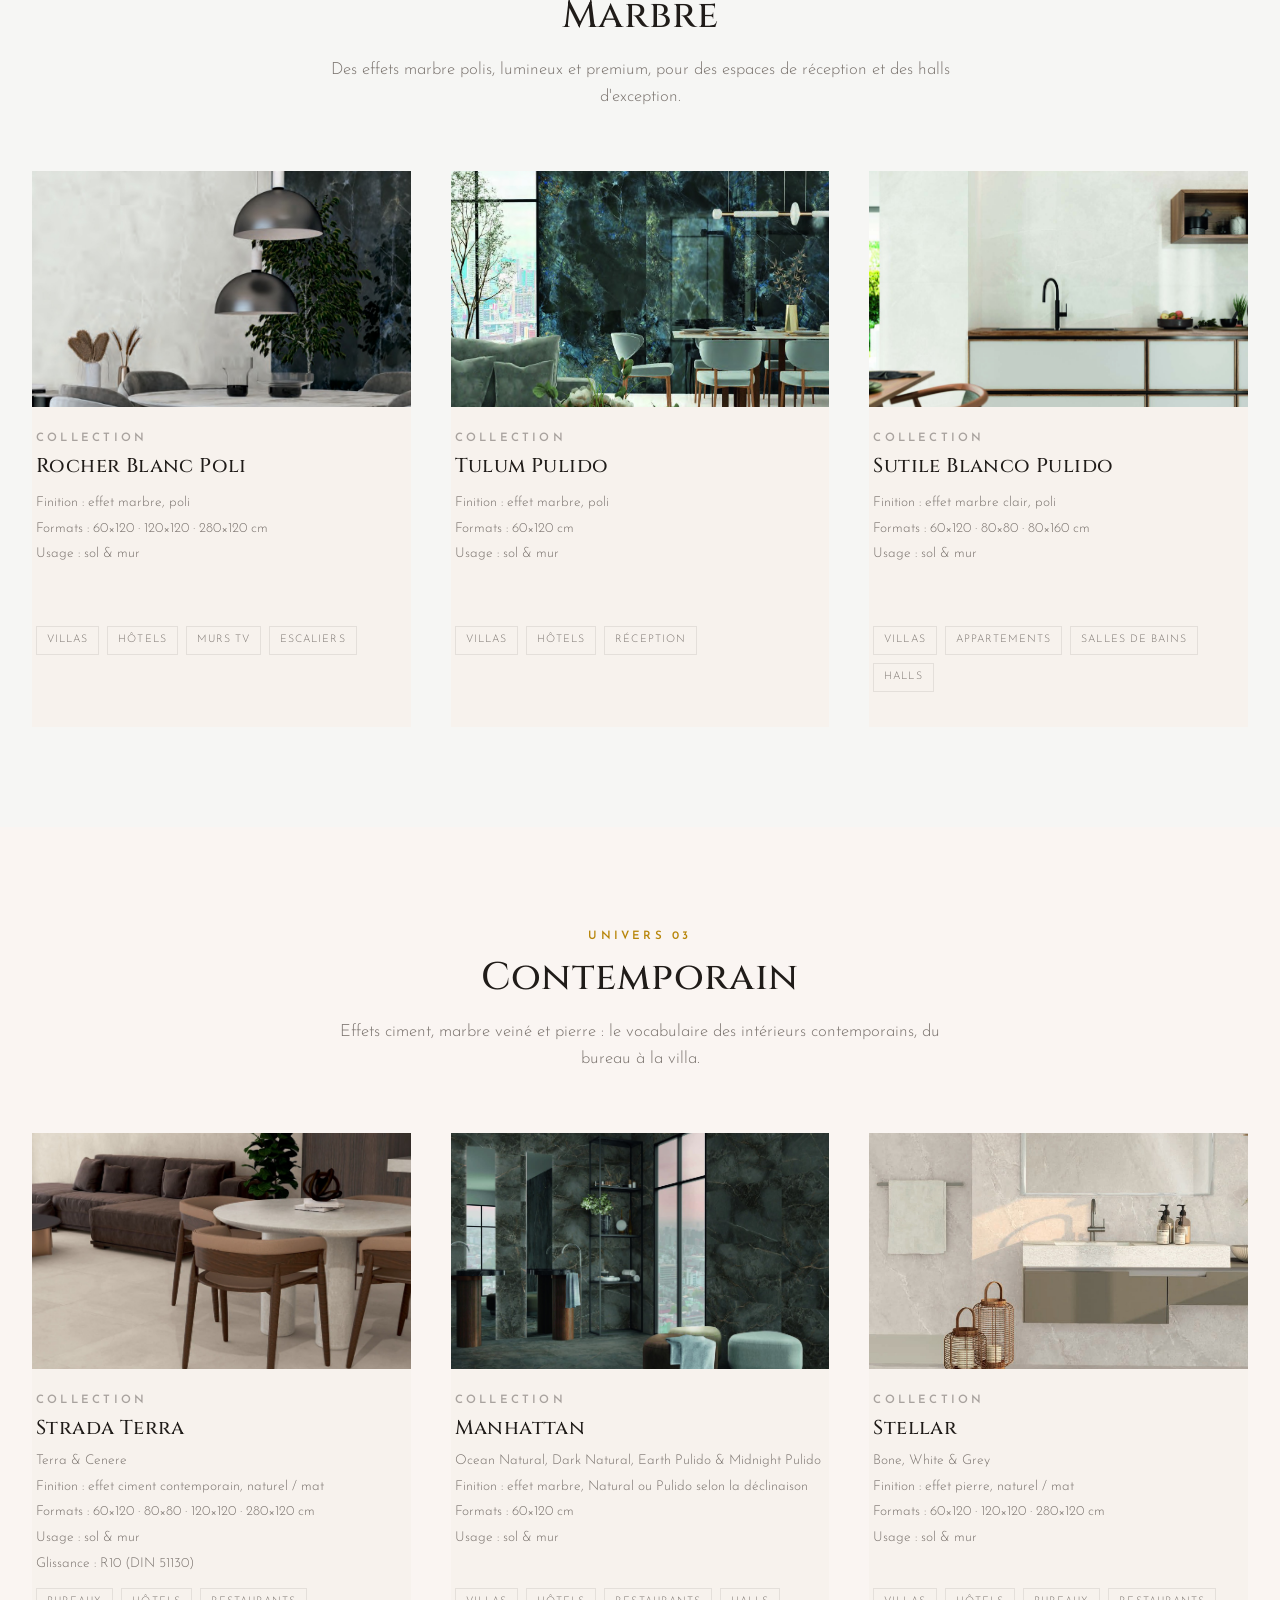
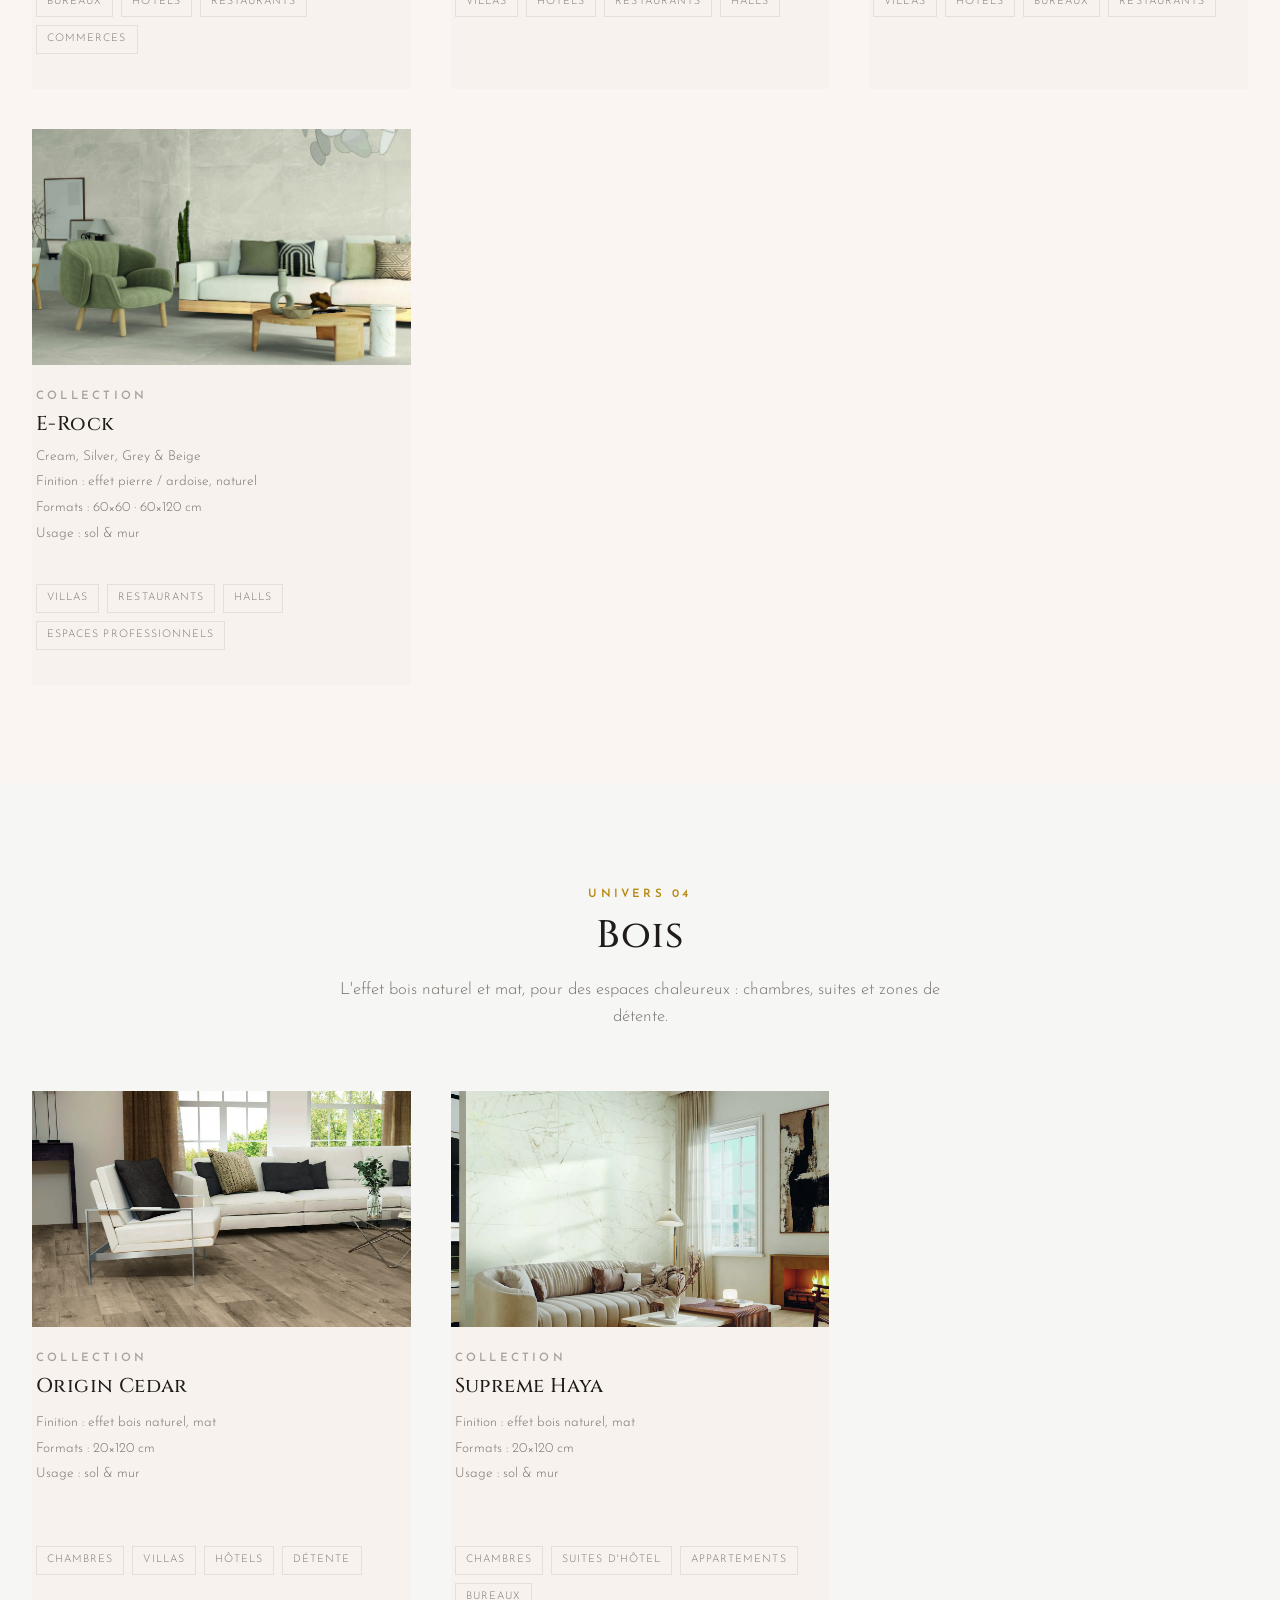
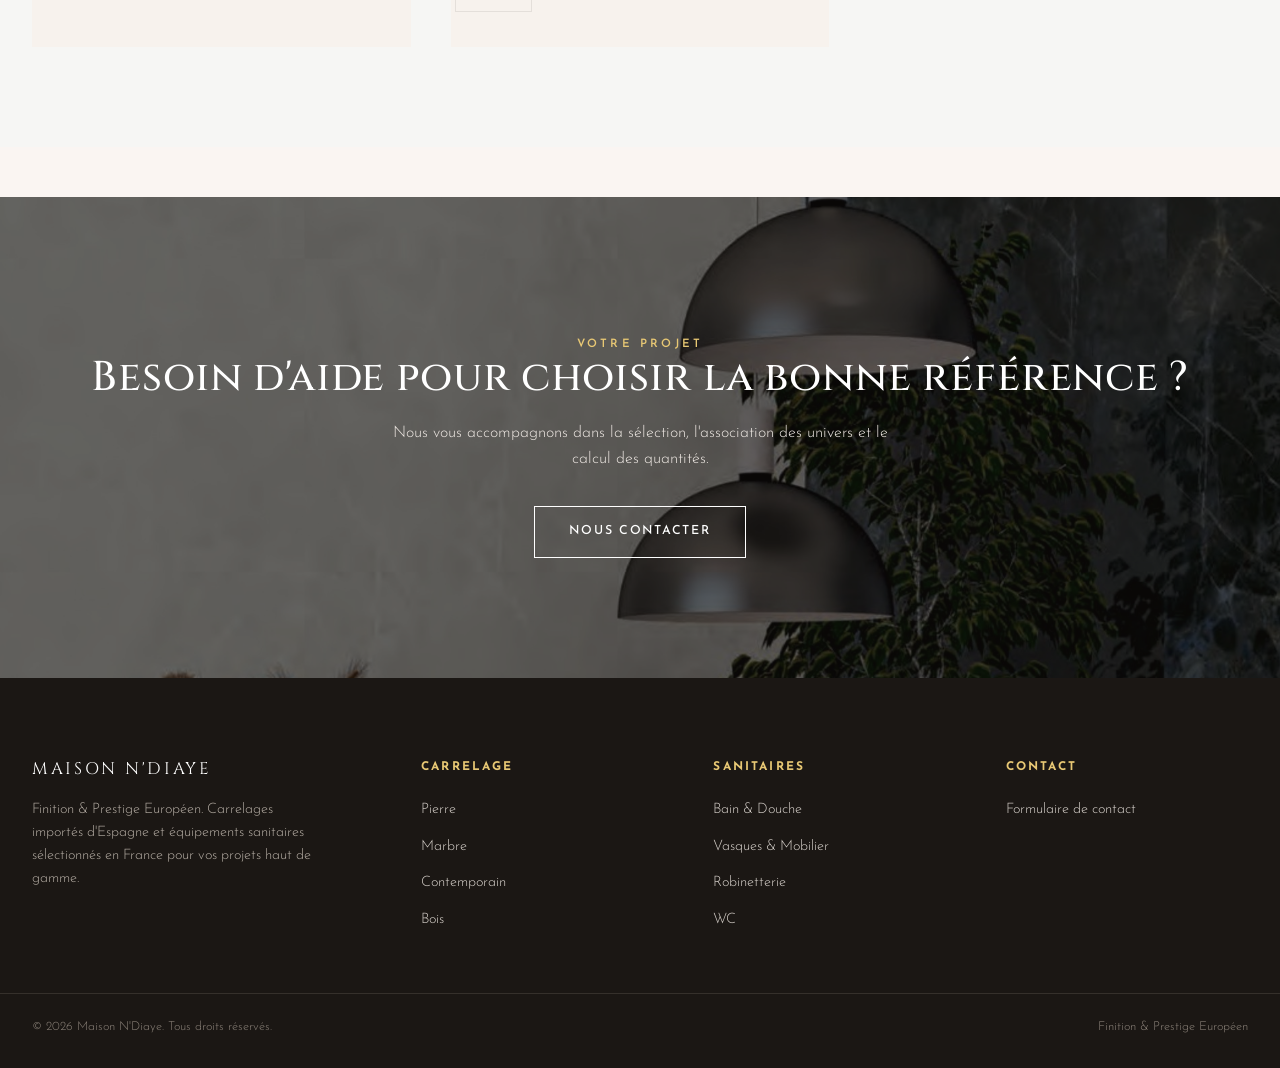
==== commit 46beb31a: "Simplifie le sous-titre en page d'accueil et ajoute un monogramme MN dans le logo du site Co-Authore" ====
--- a/carrelage.html
+++ b/carrelage.html
@@ -5,7 +5,16 @@
 <meta name="viewport" content="width=device-width, initial-scale=1.0">
 <title>Carrelage : Pierre, Marbre, Contemporain, Bois — Maison N'Diaye</title>
 <meta name="description" content="Carrelages haut de gamme importés d'Espagne : effet pierre, marbre, contemporain et bois, pour sol et mur.">
-<link rel="stylesheet" href="assets/css/style.css?v=4">
+<link rel="canonical" href="https://maisonndiaye.netlify.app/carrelage.html">
+<meta property="og:type" content="website">
+<meta property="og:locale" content="fr_FR">
+<meta property="og:site_name" content="Maison N'Diaye">
+<meta property="og:title" content="Carrelage : Pierre, Marbre, Contemporain, Bois — Maison N'Diaye">
+<meta property="og:description" content="Carrelages haut de gamme importés d'Espagne : effet pierre, marbre, contemporain et bois, pour sol et mur.">
+<meta property="og:url" content="https://maisonndiaye.netlify.app/carrelage.html">
+<meta property="og:image" content="https://images.unsplash.com/photo-1712766822486-735e74543eda?w=1200&q=80&auto=format&fit=crop">
+<meta name="twitter:card" content="summary_large_image">
+<link rel="stylesheet" href="assets/css/style.css?v=5">
 </head>
 <body>
 
@@ -13,7 +22,7 @@
   <a href="index.html" class="logo">
     <svg viewBox="0 0 40 40" fill="none" xmlns="http://www.w3.org/2000/svg">
       <rect x="20" y="2" width="25.5" height="25.5" transform="rotate(45 20 20)" stroke="currentColor" stroke-width="1"/>
-      <rect x="20" y="9" width="15.5" height="15.5" transform="rotate(45 20 20)" stroke="currentColor" stroke-width="1"/>
+      <text x="20" y="25" text-anchor="middle" font-family="Cinzel, serif" font-size="12" font-weight="500" fill="currentColor">MN</text>
     </svg>
     <span class="logo-text">MAISON N'DIAYE<small>Finition &amp; Prestige Européen</small></span>
   </a>
@@ -335,6 +344,6 @@
   </div>
 </footer>
 
-<script src="assets/js/main.js?v=4"></script>
+<script src="assets/js/main.js?v=5"></script>
 </body>
 </html>
--- a/assets/css/style.css
+++ b/assets/css/style.css
@@ -533,7 +533,7 @@
 /* ---------- Sub nav (anchor pills) ---------- */
 .subnav {
   position: sticky;
-  top: 0;
+  top: 64px;
   z-index: 100;
   background: rgba(250,245,242,.96);
   backdrop-filter: blur(8px);
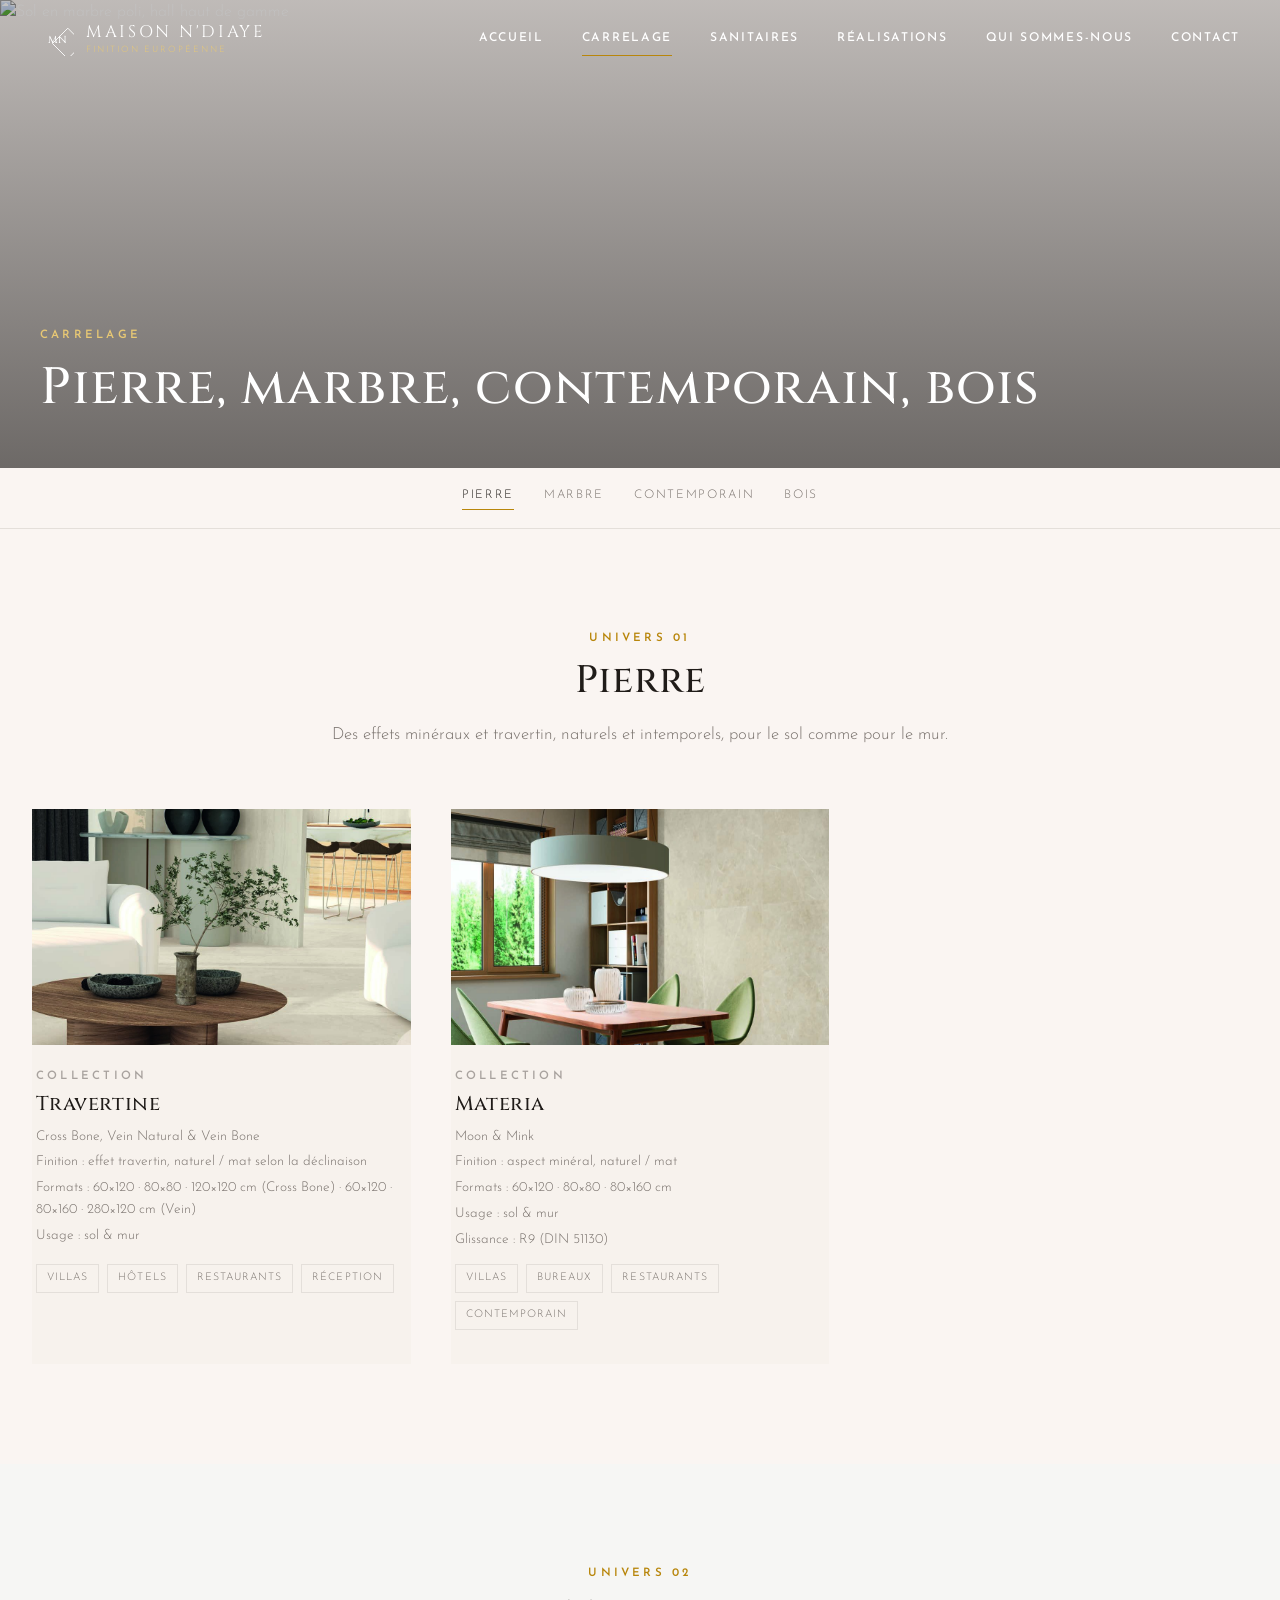
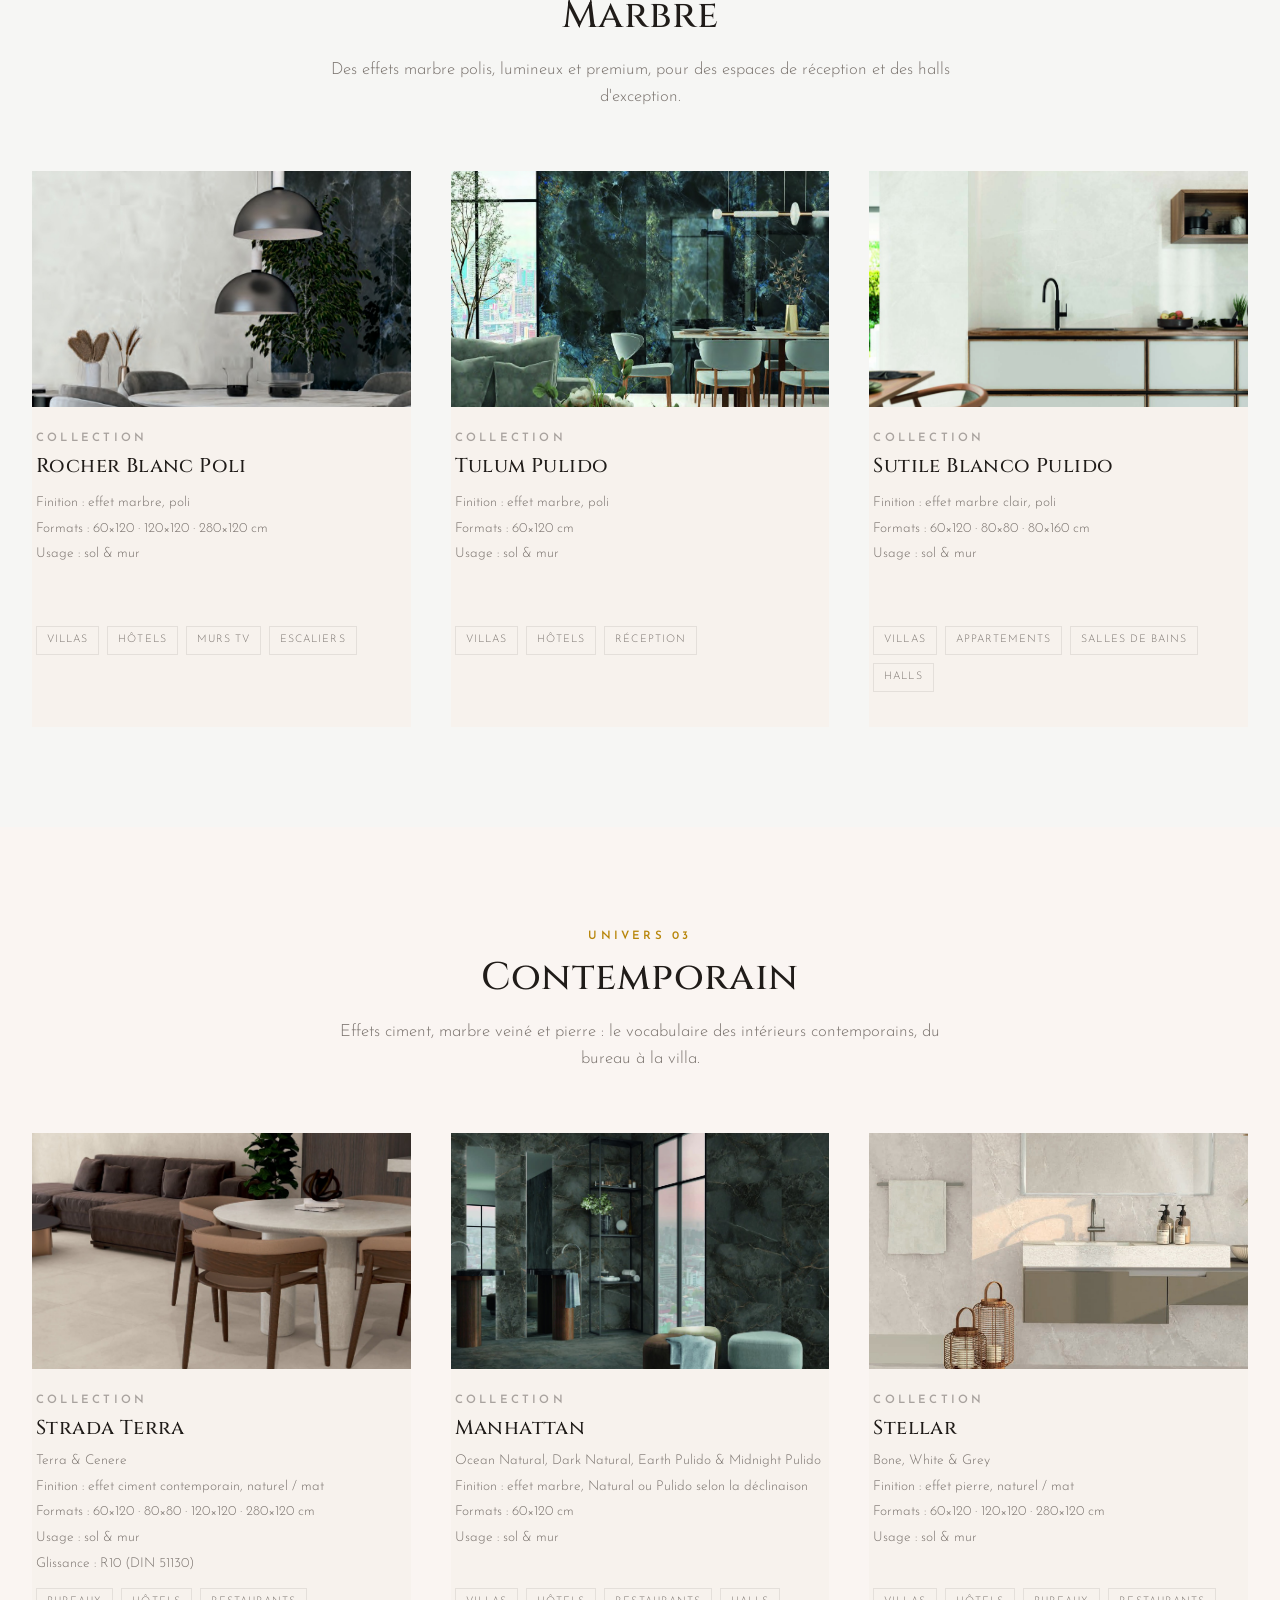
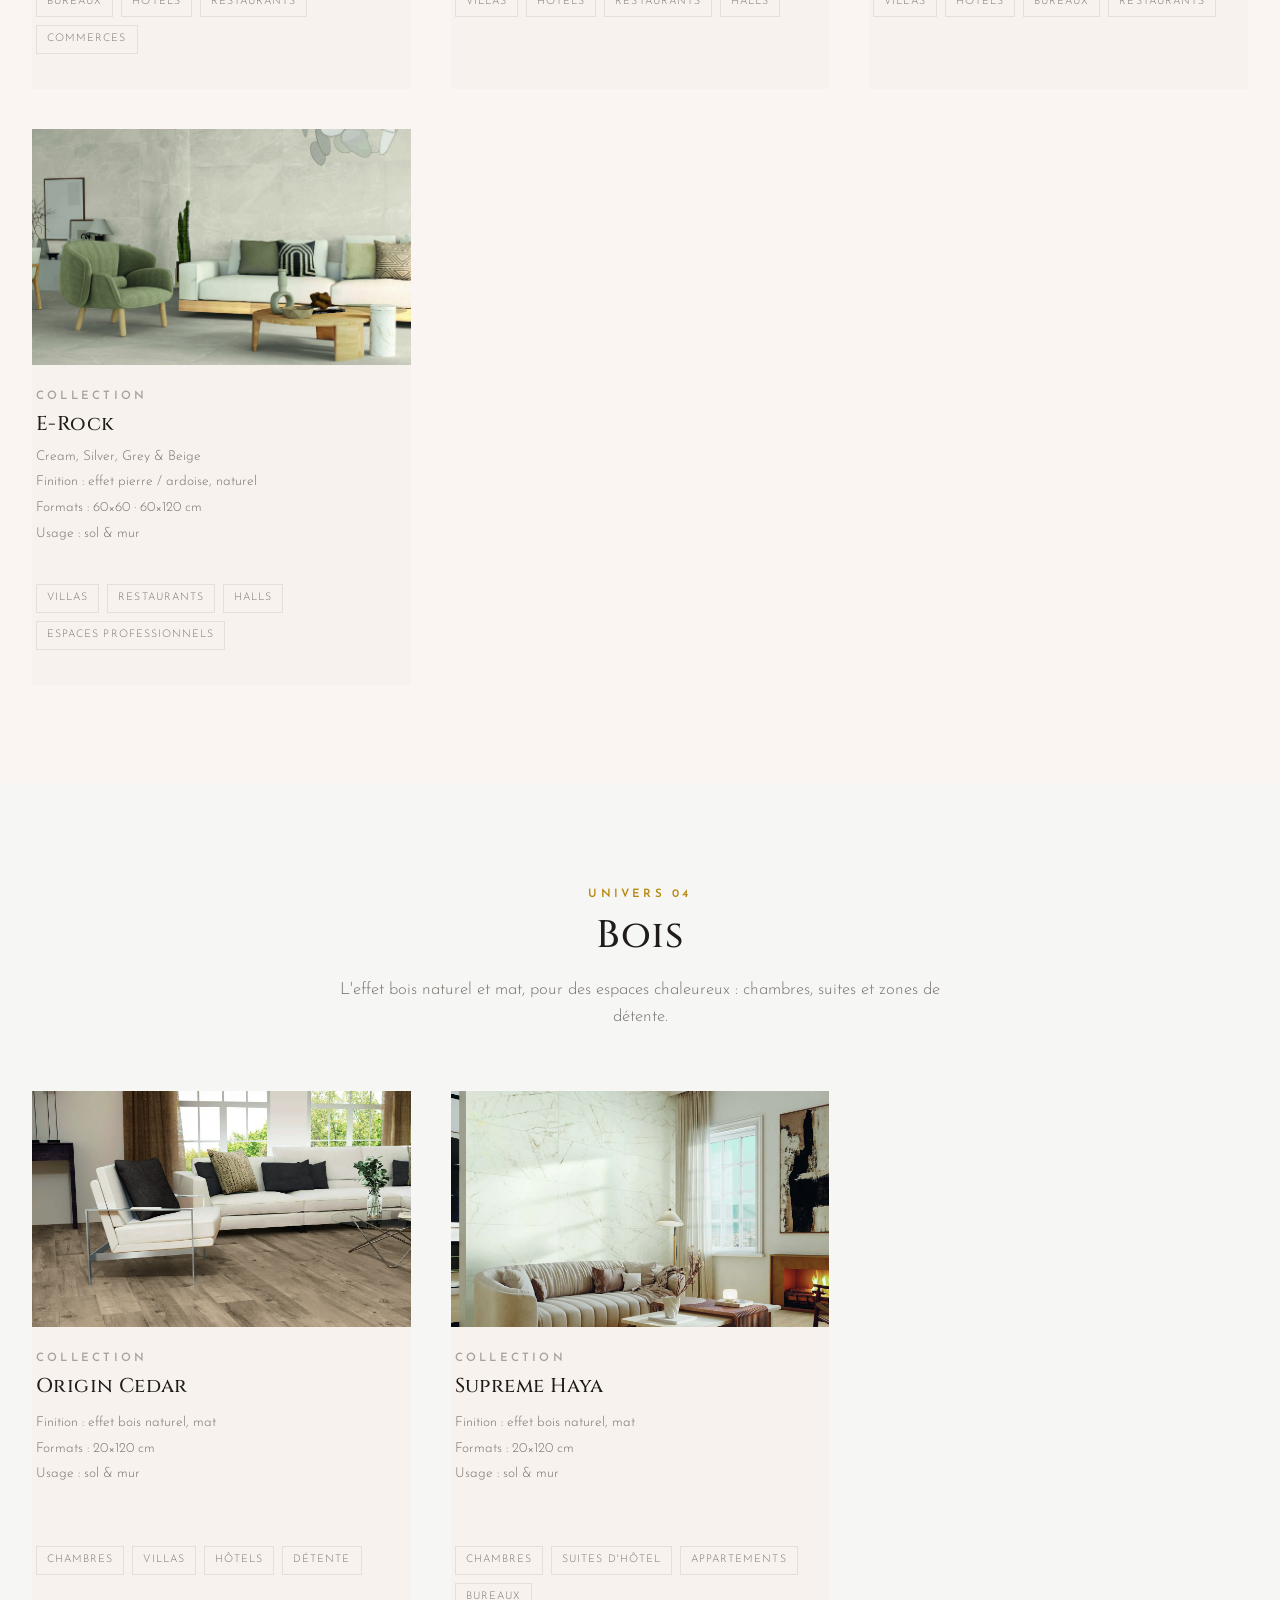
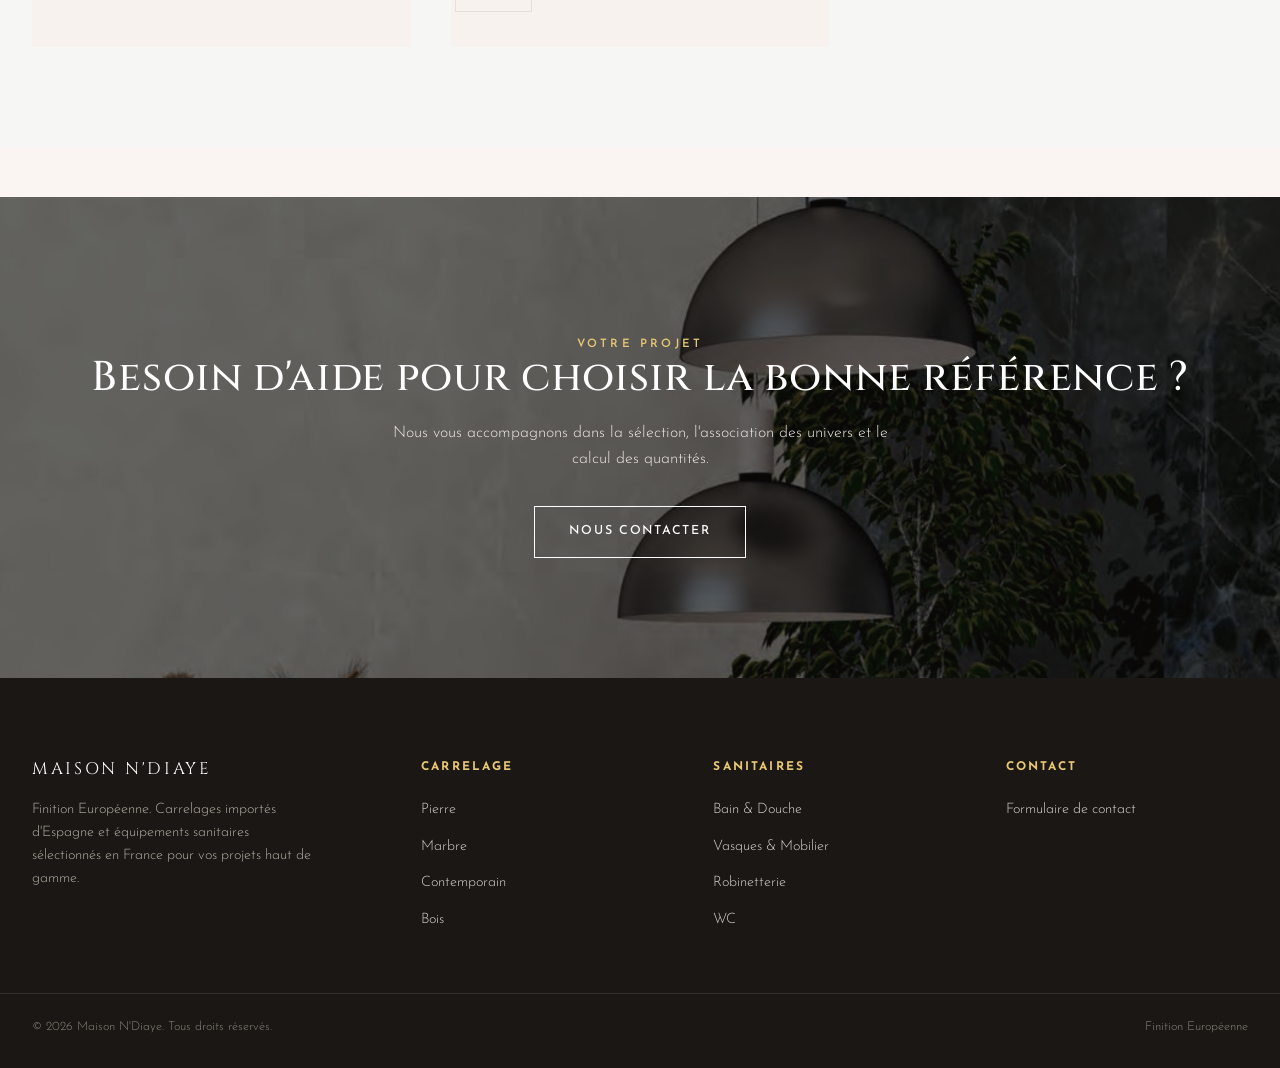
==== commit 6b0e712f: "Harmonise le sous-titre "Finition Européenne" sur toutes les pages (logo + footer) Co-Authored-By: C" ====
--- a/carrelage.html
+++ b/carrelage.html
@@ -24,7 +24,7 @@
       <rect x="20" y="2" width="25.5" height="25.5" transform="rotate(45 20 20)" stroke="currentColor" stroke-width="1"/>
       <text x="20" y="25" text-anchor="middle" font-family="Cinzel, serif" font-size="12" font-weight="500" fill="currentColor">MN</text>
     </svg>
-    <span class="logo-text">MAISON N'DIAYE<small>Finition &amp; Prestige Européen</small></span>
+    <span class="logo-text">MAISON N'DIAYE<small>Finition Européenne</small></span>
   </a>
   <nav class="main-nav">
     <a href="index.html" class="nav-link">Accueil</a>
@@ -313,7 +313,7 @@
   <div class="container footer-grid">
     <div>
       <span class="logo-text">MAISON N'DIAYE</span>
-      <p>Finition &amp; Prestige Européen. Carrelages importés d'Espagne et équipements sanitaires sélectionnés en France pour vos projets haut de gamme.</p>
+      <p>Finition Européenne. Carrelages importés d'Espagne et équipements sanitaires sélectionnés en France pour vos projets haut de gamme.</p>
     </div>
     <div>
       <h5>Carrelage</h5>
@@ -340,7 +340,7 @@
   </div>
   <div class="container footer-bottom">
     <span>© 2026 Maison N'Diaye. Tous droits réservés.</span>
-    <span>Finition &amp; Prestige Européen</span>
+    <span>Finition Européenne</span>
   </div>
 </footer>
 
